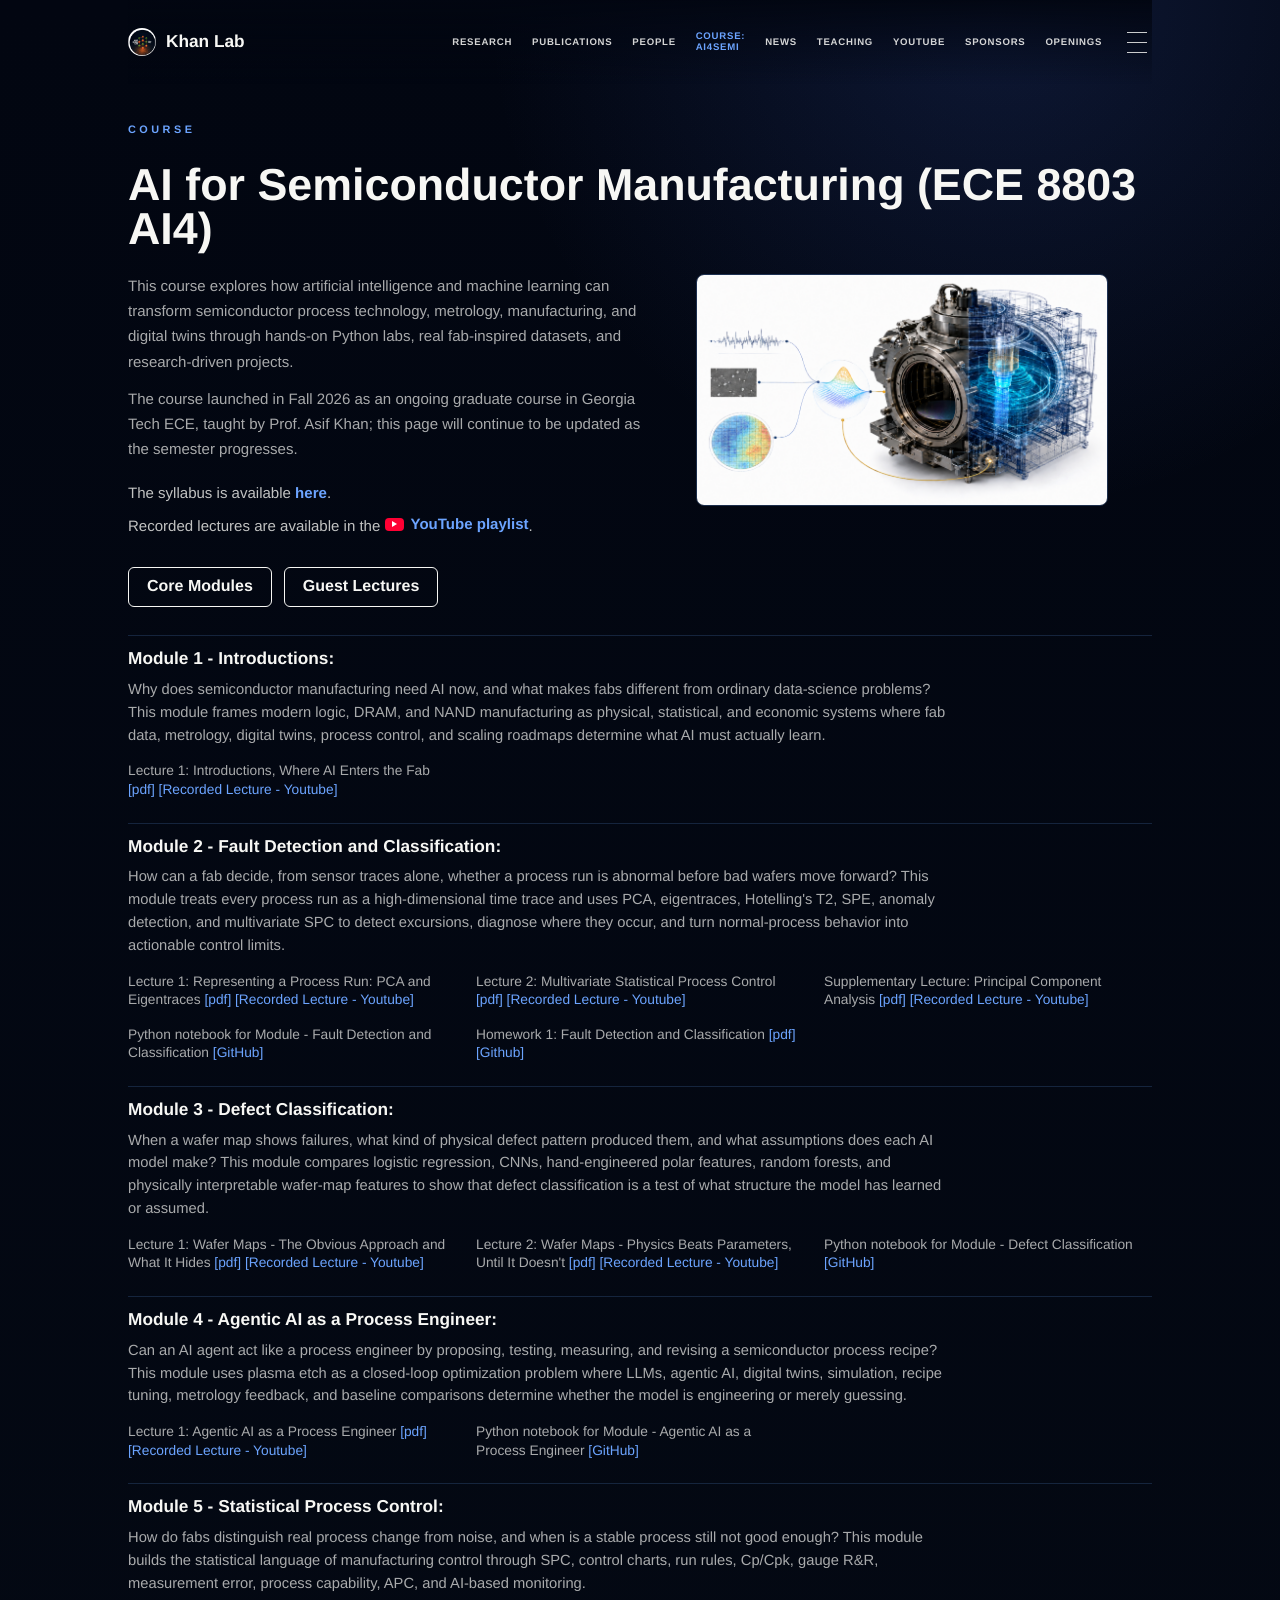
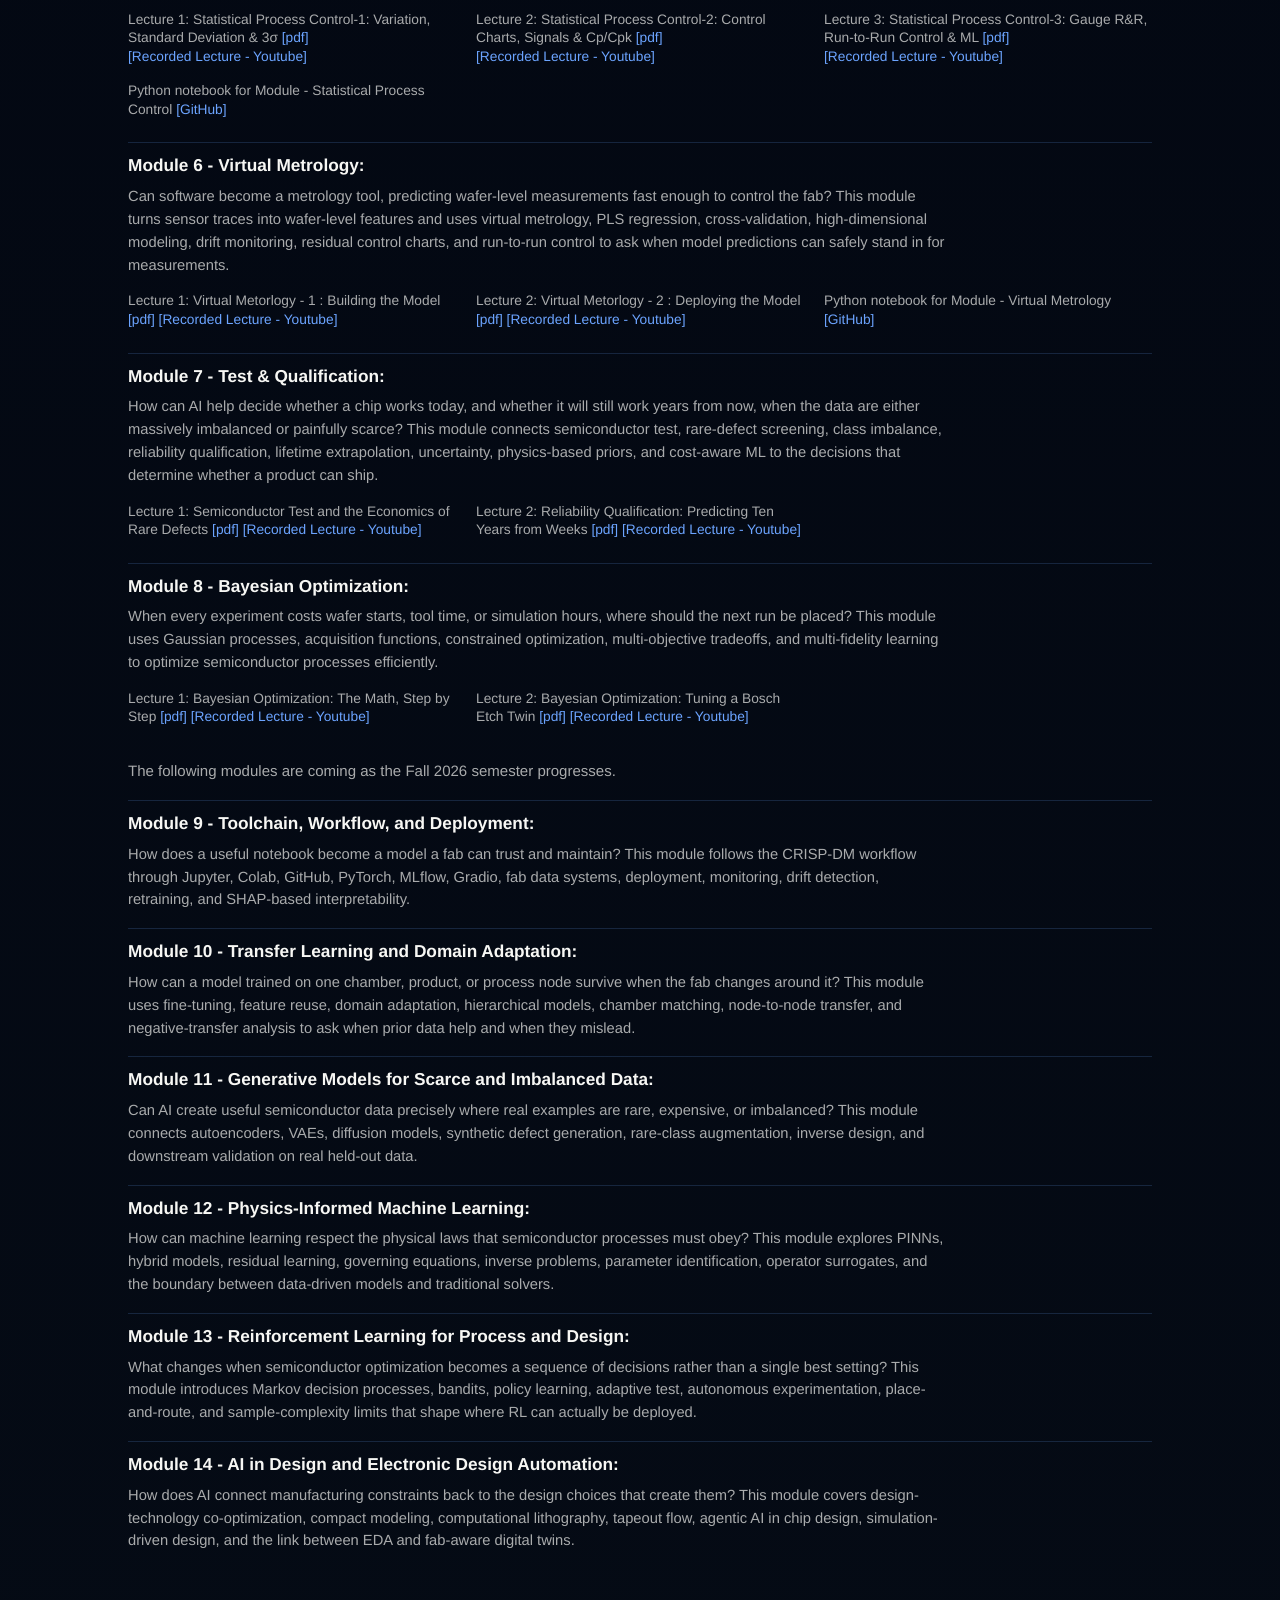
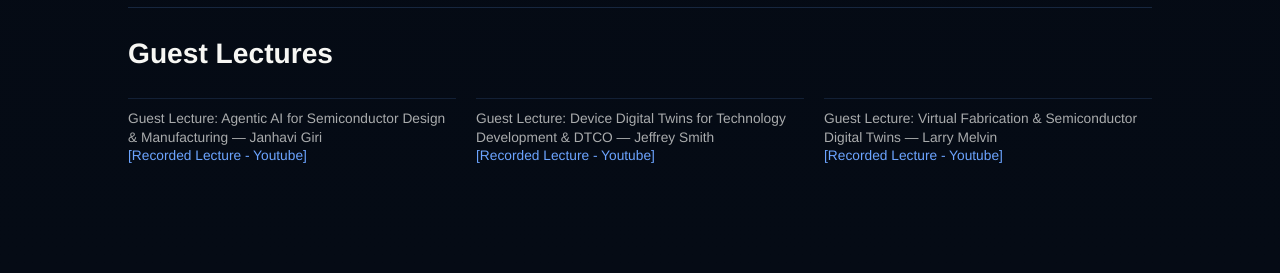
==== ai-semiconductors-course.html @ 4cb99f5a "Restore upcoming modules notice after module 8" ====
<!doctype html>
<html lang="en"><head><!-- Google tag (gtag.js) -->
<script async src="https://www.googletagmanager.com/gtag/js?id=G-QF9YP7J5SN"></script>
<script>
  window.dataLayer = window.dataLayer || [];
  function gtag(){dataLayer.push(arguments);}
  gtag('js', new Date());
  gtag('config', 'G-QF9YP7J5SN');
  gtag('event', 'ai4semi_page_view', {
    page_title: 'Course: AI4Semi',
    page_path: '/khan-lab-website/ai-semiconductors-course.html'
  });
</script><meta charset="utf-8"><meta name="viewport" content="width=device-width, initial-scale=1"><link rel="icon" href="favicon.ico" sizes="any"><link rel="icon" type="image/png" href="favicon-32.png"><link rel="apple-touch-icon" href="apple-touch-icon.png"><link rel="stylesheet" href="site.css?v=ai4semi-image-fix"><title>AI for Semiconductor Manufacturing (ECE 8803 AI4) - Khan Lab</title><style>
.course-section-tabs { clear: both; display: flex; flex-wrap: wrap; gap: 12px; margin: 28px 0; }
.course-section-tabs a { padding: 10px 18px; border: 1px solid currentColor; border-radius: 6px; text-decoration: none; font-weight: 600; }
.course-section-tabs a:hover, .course-section-tabs a:focus-visible { background: rgba(105,166,255,.15); }
.course-anchor { scroll-margin-top: 110px; }
</style></head>
<body><header class="site-header"><a class="brand" href="research.html"><img class="brand-icon" src="site-icon.png" alt=""><span>Khan Lab</span></a><nav class="nav"><a href="research.html">Research</a><a href="publications.html">Publications</a><a href="people.html">People</a><a class="active" href="ai-semiconductors-course.html">Course:<br>AI4Semi</a><a href="news.html">News</a><a href="teaching.html">Teaching</a><a href="youtube-presentations.html">YouTube</a><a href="sponsors.html">Sponsors</a><a href="join.html">Openings</a><a class="menu-button" href="index.html"><span></span></a></nav></header>
<main class="ai4semi-page"><h1 class="section-head">Course</h1><h2 class="page-title">AI for Semiconductor Manufacturing (ECE 8803 AI4)</h2>
  <section class="course-overview">
    <img class="ai4semi-overview-image" src="AI4Semi/ai4semi-overview.png" alt="AI-enabled semiconductor manufacturing visualization" style="float:right;width:min(42%,430px);height:auto;margin:0 0 18px 32px;border-radius:8px;border:1px solid rgba(105,166,255,0.24);">
    <p>This course explores how artificial intelligence and machine learning can transform semiconductor process technology, metrology, manufacturing, and digital twins through hands-on Python labs, real fab-inspired datasets, and research-driven projects.</p>
    <p>The course launched in Fall 2026 as an ongoing graduate course in Georgia Tech ECE, taught by Prof. Asif Khan; this page will continue to be updated as the semester progresses.</p>
    <div class="course-resource-links">
      <p>The syllabus is available <a href="AI4Semi/Khan_AI4Semiconductor_Fall_2026_syllabus.pdf" target="_blank" rel="noopener">here</a>.</p>
      <p>Recorded lectures are available in the <a class="youtube-resource" href="https://www.youtube.com/watch?v=JOOhPoMm58I&amp;list=PLF-ca21MPQt4" target="_blank" rel="noopener"><span class="youtube-icon" aria-hidden="true"></span>YouTube playlist</a>.</p>
    </div>
  </section>
  <nav class="course-section-tabs" aria-label="Course sections">
    <a href="#core-modules">Core Modules</a>
    <a href="#guest-lectures">Guest Lectures</a>
  </nav>
  <div id="core-modules" class="course-anchor">
  <section class="course-section ai4semi-module">
    <div class="course-heading">
      <div>
        <h2>Module 1 - Introductions:</h2>
        <p class="course-description">Why does semiconductor manufacturing need AI now, and what makes fabs different from ordinary data-science problems? This module frames modern logic, DRAM, and NAND manufacturing as physical, statistical, and economic systems where fab data, metrology, digital twins, process control, and scaling roadmaps determine what AI must actually learn.</p>
      </div>
    </div>
  <div class="course-video-list">
    <div class="course-video-item"><span>Lecture 1: Introductions, Where AI Enters the Fab</span> <a href="AI4Semi/slides/AI4Semi%20-%20Module%20Intro%20-%20Lecture%201.pdf" target="_blank" rel="noopener">[pdf]</a> <a href="https://www.youtube.com/watch?v=JOOhPoMm58I" target="_blank" rel="noopener">[Recorded Lecture - Youtube]</a></div>
  </div>
  </section>
  <section class="course-section ai4semi-module">
    <div class="course-heading">
      <div>
        <h2>Module 2 - Fault Detection and Classification:</h2>
        <p class="course-description">How can a fab decide, from sensor traces alone, whether a process run is abnormal before bad wafers move forward? This module treats every process run as a high-dimensional time trace and uses PCA, eigentraces, Hotelling's T2, SPE, anomaly detection, and multivariate SPC to detect excursions, diagnose where they occur, and turn normal-process behavior into actionable control limits.</p>
      </div>
    </div>
  <div class="course-video-list">
    <div class="course-video-item"><span>Lecture 1: Representing a Process Run: PCA and Eigentraces</span> <a href="AI4Semi/slides/AI4Semi%20-%20Module%202%20-%20FDC%20%3A%20Lecture%201.pdf" target="_blank" rel="noopener">[pdf]</a> <a href="https://www.youtube.com/watch?v=PPiW83VcNr4" target="_blank" rel="noopener">[Recorded Lecture - Youtube]</a></div>
    <div class="course-video-item"><span>Lecture 2: Multivariate Statistical Process Control</span> <a href="AI4Semi/slides/AI4Semi%20-%20Module%202%20-%20FDC%20%3A%20Lecture%202.pdf" target="_blank" rel="noopener">[pdf]</a> <a href="https://www.youtube.com/watch?v=hQ7OwJ4I4lY" target="_blank" rel="noopener">[Recorded Lecture - Youtube]</a></div>
    <div class="course-video-item"><span>Supplementary Lecture: Principal Component Analysis</span> <a href="AI4Semi/slides/AI4Semi%20-%20Module%202%20-%20FDC%20%3A%20Lecture%203_supplement_PCA.pdf" target="_blank" rel="noopener">[pdf]</a> <a href="https://www.youtube.com/watch?v=SzLr20tO5Xw" target="_blank" rel="noopener">[Recorded Lecture - Youtube]</a></div>
    <div class="course-video-item"><span>Python notebook for Module - Fault Detection and Classification</span> <a href="https://github.com/aikhan123/khan-lab-website/tree/main/AI4Semi/notebooks/Module%202%20FDC" target="_blank" rel="noopener">[GitHub]</a></div>
    <div class="course-video-item"><span>Homework 1: Fault Detection and Classification</span> <a href="AI4Semi/notebooks/Module%202%20FDC/hw1/ECE8803-AI4_HW1.pdf" target="_blank" rel="noopener">[pdf]</a> <a href="https://github.com/aikhan123/khan-lab-website/tree/main/AI4Semi/notebooks/Module%202%20FDC/hw1" target="_blank" rel="noopener">[Github]</a></div>
  </div>
  </section>
  <section class="course-section ai4semi-module">
    <div class="course-heading">
      <div>
        <h2>Module 3 - Defect Classification:</h2>
        <p class="course-description">When a wafer map shows failures, what kind of physical defect pattern produced them, and what assumptions does each AI model make? This module compares logistic regression, CNNs, hand-engineered polar features, random forests, and physically interpretable wafer-map features to show that defect classification is a test of what structure the model has learned or assumed.</p>
      </div>
    </div>
  <div class="course-video-list">
    <div class="course-video-item"><span>Lecture 1: Wafer Maps - The Obvious Approach and What It Hides</span> <a href="AI4Semi/slides/AI4Semi%20-%20Module%203%20-%20Defect%20Classification%20%3A%20Lecture%201.pdf" target="_blank" rel="noopener">[pdf]</a> <a href="https://www.youtube.com/watch?v=RkKBoTDSqMo" target="_blank" rel="noopener">[Recorded Lecture - Youtube]</a></div>
    <div class="course-video-item"><span>Lecture 2: Wafer Maps - Physics Beats Parameters, Until It Doesn't</span> <a href="AI4Semi/slides/AI4Semi%20-%20Module%203%20-%20Defect%20Classification%20%3A%20Lecture%202.pdf" target="_blank" rel="noopener">[pdf]</a> <a href="https://www.youtube.com/watch?v=MGIivR9fLi0" target="_blank" rel="noopener">[Recorded Lecture - Youtube]</a></div>
    <div class="course-video-item"><span>Python notebook for Module - Defect Classification</span> <a href="https://github.com/aikhan123/khan-lab-website/tree/main/AI4Semi/notebooks/Module%203%20Defect%20Classification" target="_blank" rel="noopener">[GitHub]</a></div>
  </div>
  </section>
  <section class="course-section ai4semi-module">
    <div class="course-heading">
      <div>
        <h2>Module 4 - Agentic AI as a Process Engineer:</h2>
        <p class="course-description">Can an AI agent act like a process engineer by proposing, testing, measuring, and revising a semiconductor process recipe? This module uses plasma etch as a closed-loop optimization problem where LLMs, agentic AI, digital twins, simulation, recipe tuning, metrology feedback, and baseline comparisons determine whether the model is engineering or merely guessing.</p>
      </div>
    </div>
  <div class="course-video-list">
    <div class="course-video-item"><span>Lecture 1: Agentic AI as a Process Engineer</span> <a href="AI4Semi/slides/AI4Semi%20-%20Module%204%20Agentic%20AI%20-%20Lecture%201.pdf" target="_blank" rel="noopener">[pdf]</a> <a href="https://www.youtube.com/watch?v=6y_GPVSIaXc" target="_blank" rel="noopener">[Recorded Lecture - Youtube]</a></div>
    <div class="course-video-item"><span>Python notebook for Module - Agentic AI as a Process Engineer</span> <a href="https://github.com/aikhan123/khan-lab-website/tree/main/AI4Semi/notebooks/Module%204%20Agentic%20AI%20as%20a%20Process%20Engineer" target="_blank" rel="noopener">[GitHub]</a></div>
  </div>
  </section>
  <section class="course-section ai4semi-module">
    <div class="course-heading">
      <div>
        <h2>Module 5 - Statistical Process Control:</h2>
        <p class="course-description">How do fabs distinguish real process change from noise, and when is a stable process still not good enough? This module builds the statistical language of manufacturing control through SPC, control charts, run rules, Cp/Cpk, gauge R&amp;R, measurement error, process capability, APC, and AI-based monitoring.</p>
      </div>
    </div>
  <div class="course-video-list">
    <div class="course-video-item"><span>Lecture 1: Statistical Process Control-1: Variation, Standard Deviation &amp; 3σ</span> <a href="AI4Semi/slides/AI4Semi%20-%20Module%20SPC%20-%20Lecture%201.pdf" target="_blank" rel="noopener">[pdf]</a> <a href="https://www.youtube.com/watch?v=bEJIw0AVJGs" target="_blank" rel="noopener">[Recorded Lecture - Youtube]</a></div>
    <div class="course-video-item"><span>Lecture 2: Statistical Process Control-2: Control Charts, Signals &amp; Cp/Cpk</span> <a href="AI4Semi/slides/AI4Semi%20-%20Module%20SPC%20-%20Lecture%202.pdf" target="_blank" rel="noopener">[pdf]</a> <a href="https://www.youtube.com/watch?v=7_OmGV7jj-w" target="_blank" rel="noopener">[Recorded Lecture - Youtube]</a></div>
    <div class="course-video-item"><span>Lecture 3: Statistical Process Control-3: Gauge R&amp;R, Run-to-Run Control &amp; ML</span> <a href="AI4Semi/slides/AI4Semi%20-%20Module%20SPC%20-%20Lecture%203.pdf" target="_blank" rel="noopener">[pdf]</a> <a href="https://www.youtube.com/watch?v=hFFVMgFW5Z8" target="_blank" rel="noopener">[Recorded Lecture - Youtube]</a></div>
    <div class="course-video-item"><span>Python notebook for Module - Statistical Process Control</span> <a href="https://github.com/aikhan123/khan-lab-website/tree/main/AI4Semi/notebooks/Module%206%20SPC" target="_blank" rel="noopener">[GitHub]</a></div>
  </div>
  </section>
  <section class="course-section ai4semi-module">
    <div class="course-heading">
      <div>
        <h2>Module 6 - Virtual Metrology:</h2>
        <p class="course-description">Can software become a metrology tool, predicting wafer-level measurements fast enough to control the fab? This module turns sensor traces into wafer-level features and uses virtual metrology, PLS regression, cross-validation, high-dimensional modeling, drift monitoring, residual control charts, and run-to-run control to ask when model predictions can safely stand in for measurements.</p>
      </div>
    </div>
  <div class="course-video-list">
    <div class="course-video-item"><span>Lecture 1: Virtual Metorlogy - 1 : Building the Model</span> <a href="AI4Semi/slides/AI4Semi%20-%20Module%20Virtual%20Metrology%20-%20Lecture%201.pdf" target="_blank" rel="noopener">[pdf]</a> <a href="https://www.youtube.com/watch?v=6NjmH7vF35g" target="_blank" rel="noopener">[Recorded Lecture - Youtube]</a></div>
    <div class="course-video-item"><span>Lecture 2: Virtual Metorlogy - 2 : Deploying the Model</span> <a href="AI4Semi/slides/AI4Semi%20-%20Module%20Virtual%20Metrology%20-%20Lecture%202.pdf" target="_blank" rel="noopener">[pdf]</a> <a href="https://www.youtube.com/watch?v=7njFQWGkS0o" target="_blank" rel="noopener">[Recorded Lecture - Youtube]</a></div>
    <div class="course-video-item"><span>Python notebook for Module - Virtual Metrology</span> <a href="https://github.com/aikhan123/khan-lab-website/tree/main/AI4Semi/notebooks/Module%207%20Virtual%20Metrology" target="_blank" rel="noopener">[GitHub]</a></div>
  </div>
  </section>
  <section class="course-section ai4semi-module">
    <div class="course-heading">
      <div>
        <h2>Module 7 - Test &amp; Qualification:</h2>
        <p class="course-description">How can AI help decide whether a chip works today, and whether it will still work years from now, when the data are either massively imbalanced or painfully scarce? This module connects semiconductor test, rare-defect screening, class imbalance, reliability qualification, lifetime extrapolation, uncertainty, physics-based priors, and cost-aware ML to the decisions that determine whether a product can ship.</p>
      </div>
    </div>
  <div class="course-video-list">
    <div class="course-video-item"><span>Lecture 1: Semiconductor Test and the Economics of Rare Defects</span> <a href="AI4Semi/slides/AI4Semi%20-%20Module%20Test%20%26%20Qualification%20-%20Lecture%201.pdf?v=20260820" target="_blank" rel="noopener">[pdf]</a> <a href="https://youtu.be/KU-o4EsNvy8" target="_blank" rel="noopener">[Recorded Lecture - Youtube]</a></div>
    <div class="course-video-item"><span>Lecture 2: Reliability Qualification: Predicting Ten Years from Weeks</span> <a href="AI4Semi/slides/AI4Semi%20-%20Module%20Test%20%26%20Qualification%20-%20Lecture%202.pdf" target="_blank" rel="noopener">[pdf]</a> <a href="https://youtu.be/KU-o4EsNvy8" target="_blank" rel="noopener">[Recorded Lecture - Youtube]</a></div>
  </div>
  </section>
  <section class="course-section ai4semi-module">
    <div class="course-heading">
      <div>
        <h2>Module 8 - Bayesian Optimization:</h2>
        <p class="course-description">When every experiment costs wafer starts, tool time, or simulation hours, where should the next run be placed? This module uses Gaussian processes, acquisition functions, constrained optimization, multi-objective tradeoffs, and multi-fidelity learning to optimize semiconductor processes efficiently.</p>
      </div>
    </div>
  <div class="course-video-list">
    <div class="course-video-item"><span>Lecture 1: Bayesian Optimization: The Math, Step by Step</span> <a href="AI4Semi/slides/AI4Semi%20-%20Module%208%20-%20Bayesian%20Optimization%20%3A%20Lecture%201_recording.pdf" target="_blank" rel="noopener">[pdf]</a> <a href="https://www.youtube.com/watch?v=_BrftzwYME0" target="_blank" rel="noopener">[Recorded Lecture - Youtube]</a></div>
    <div class="course-video-item"><span>Lecture 2: Bayesian Optimization: Tuning a Bosch Etch Twin</span> <a href="AI4Semi/slides/AI4Semi%20-%20Module%208%20-%20Bayesian%20Optimization%20%3A%20Lecture%202_recording.pdf" target="_blank" rel="noopener">[pdf]</a> <a href="https://www.youtube.com/watch?v=l94TW8JXImk" target="_blank" rel="noopener">[Recorded Lecture - Youtube]</a></div>
  </div>
  </section>
  <p class="course-more-note">The following modules are coming as the Fall 2026 semester progresses.</p>
  <section class="course-section ai4semi-module">
    <div class="course-heading">
      <div>
        <h2>Module 9 - Toolchain, Workflow, and Deployment:</h2>
        <p class="course-description">How does a useful notebook become a model a fab can trust and maintain? This module follows the CRISP-DM workflow through Jupyter, Colab, GitHub, PyTorch, MLflow, Gradio, fab data systems, deployment, monitoring, drift detection, retraining, and SHAP-based interpretability.</p>
      </div>
    </div>
  </section>
  <section class="course-section ai4semi-module">
    <div class="course-heading">
      <div>
        <h2>Module 10 - Transfer Learning and Domain Adaptation:</h2>
        <p class="course-description">How can a model trained on one chamber, product, or process node survive when the fab changes around it? This module uses fine-tuning, feature reuse, domain adaptation, hierarchical models, chamber matching, node-to-node transfer, and negative-transfer analysis to ask when prior data help and when they mislead.</p>
      </div>
    </div>
  </section>
  <section class="course-section ai4semi-module">
    <div class="course-heading">
      <div>
        <h2>Module 11 - Generative Models for Scarce and Imbalanced Data:</h2>
        <p class="course-description">Can AI create useful semiconductor data precisely where real examples are rare, expensive, or imbalanced? This module connects autoencoders, VAEs, diffusion models, synthetic defect generation, rare-class augmentation, inverse design, and downstream validation on real held-out data.</p>
      </div>
    </div>
  </section>
  <section class="course-section ai4semi-module">
    <div class="course-heading">
      <div>
        <h2>Module 12 - Physics-Informed Machine Learning:</h2>
        <p class="course-description">How can machine learning respect the physical laws that semiconductor processes must obey? This module explores PINNs, hybrid models, residual learning, governing equations, inverse problems, parameter identification, operator surrogates, and the boundary between data-driven models and traditional solvers.</p>
      </div>
    </div>
  </section>
  <section class="course-section ai4semi-module">
    <div class="course-heading">
      <div>
        <h2>Module 13 - Reinforcement Learning for Process and Design:</h2>
        <p class="course-description">What changes when semiconductor optimization becomes a sequence of decisions rather than a single best setting? This module introduces Markov decision processes, bandits, policy learning, adaptive test, autonomous experimentation, place-and-route, and sample-complexity limits that shape where RL can actually be deployed.</p>
      </div>
    </div>
  </section>
  <section class="course-section ai4semi-module">
    <div class="course-heading">
      <div>
        <h2>Module 14 - AI in Design and Electronic Design Automation:</h2>
        <p class="course-description">How does AI connect manufacturing constraints back to the design choices that create them? This module covers design-technology co-optimization, compact modeling, computational lithography, tapeout flow, agentic AI in chip design, simulation-driven design, and the link between EDA and fab-aware digital twins.</p>
      </div>
    </div>
  </section>
  </div>
  <section class="course-section course-anchor" id="guest-lectures" aria-labelledby="guest-lectures-heading">
    <div class="course-heading"><h2 id="guest-lectures-heading">Guest Lectures</h2></div>
    <div class="course-video-list">
    <div class="course-video-item"><span>Guest Lecture: Agentic AI for Semiconductor Design &amp; Manufacturing — Janhavi Giri</span> <a href="https://www.youtube.com/watch?v=4lkfk-ttChU" target="_blank" rel="noopener">[Recorded Lecture - Youtube]</a></div>
    <div class="course-video-item"><span>Guest Lecture: Device Digital Twins for Technology Development &amp; DTCO — Jeffrey Smith</span> <a href="https://www.youtube.com/watch?v=_P1u8Lq8Di8" target="_blank" rel="noopener">[Recorded Lecture - Youtube]</a></div>
    <div class="course-video-item"><span>Guest Lecture: Virtual Fabrication &amp; Semiconductor Digital Twins — Larry Melvin</span> <a href="https://www.youtube.com/watch?v=q4OTWybMu-k" target="_blank" rel="noopener">[Recorded Lecture - Youtube]</a></div>
    </div>
  </section>
</main></body></html>
---- site.css ----
* { box-sizing: border-box; }
:root {
  color-scheme: dark;
  --bg: #020611;
  --panel: rgba(5, 13, 30, 0.72);
  --panel-2: rgba(10, 24, 52, 0.72);
  --ink: #f7f7f4;
  --muted: rgba(247, 247, 244, 0.68);
  --soft: rgba(247, 247, 244, 0.48);
  --blue: #6ca4ff;
  --line: rgba(108, 164, 255, 0.24);
}
html { scroll-behavior: smooth; }
body {
  margin: 0;
  min-height: 100vh;
  background:
    radial-gradient(circle at 78% 0%, rgba(67, 105, 214, 0.18), transparent 32rem),
    linear-gradient(180deg, #020611 0%, #050b15 100%);
  color: var(--ink);
  font-family: -apple-system, BlinkMacSystemFont, "SF Pro Display", "SF Pro Text", Inter, "Segoe UI", sans-serif;
  -webkit-font-smoothing: antialiased;
  text-rendering: geometricPrecision;
}
a { color: inherit; text-decoration: none; }
a:focus-visible, button:focus-visible {
  outline: 2px solid var(--blue);
  outline-offset: 6px;
  border-radius: 2px;
}
.site-header {
  position: fixed;
  top: 0;
  left: 50%;
  z-index: 20;
  width: 80vw;
  margin: 0 auto;
  padding: 28px 0;
  transform: translateX(-50%);
  display: flex;
  align-items: center;
  justify-content: space-between;
  gap: 24px;
  background: linear-gradient(180deg, rgba(2, 6, 17, 0.94), rgba(2, 6, 17, 0));
}
.brand {
  display: inline-flex;
  align-items: center;
  gap: 10px;
  font-size: 1.08rem;
  font-weight: 560;
  line-height: 1;
  letter-spacing: 0;
  white-space: nowrap;
}
.brand-icon {
  width: 28px;
  height: 28px;
  border-radius: 50%;
  object-fit: cover;
  flex: 0 0 auto;
}
.nav {
  display: flex;
  align-items: center;
  gap: clamp(12px, 1.55vw, 22px);
}
.nav a,
.menu-button {
  color: rgba(247, 247, 244, 0.86);
  font-size: 0.6rem;
  font-weight: 650;
  letter-spacing: 0.08em;
  text-transform: uppercase;
  white-space: nowrap;
}
.nav .active,
.nav [aria-current="page"] { color: var(--blue); }
.menu-button {
  display: inline-grid;
  place-items: center;
  width: 30px;
  height: 26px;
}
.menu-button span,
.menu-button::before,
.menu-button::after {
  content: "";
  display: block;
  width: 20px;
  height: 1px;
  background: rgba(247, 247, 244, 0.82);
}
.menu-button span { margin: 4px 0; }
main {
  width: 80vw;
  margin: 0 auto;
  padding: 124px 0 96px;
}
.section-head {
  margin: 0 0 28px;
  font-size: 0.68rem;
  font-weight: 700;
  letter-spacing: 0.32em;
  text-transform: uppercase;
  color: var(--blue);
}
.page-title {
  margin: 0 0 18px;
  max-width: 980px;
  font-size: clamp(2.2rem, 5vw, 4.7rem);
  font-weight: 650;
  line-height: 0.98;
  letter-spacing: 0;
}
.intro {
  max-width: 860px;
  margin: 0 0 34px;
  color: var(--muted);
  font-size: clamp(1rem, 1.4vw, 1.35rem);
  line-height: 1.62;
}
.button-link {
  display: inline-flex;
  align-items: center;
  justify-content: center;
  min-height: 46px;
  padding: 0 22px;
  border: 1px solid rgba(108, 164, 255, 0.46);
  color: var(--ink);
  font-size: 0.68rem;
  font-weight: 720;
  letter-spacing: 0.12em;
  text-transform: uppercase;
}
.button-link:hover { border-color: var(--blue); color: var(--blue); }
.grid { display: grid; gap: 18px; }
.cards-3 { grid-template-columns: repeat(3, minmax(0, 1fr)); }
.cards-4 { grid-template-columns: repeat(4, minmax(0, 1fr)); }
.card {
  border: 1px solid rgba(108, 164, 255, 0.22);
  border-radius: 7px;
  background:
    linear-gradient(180deg, rgba(20, 45, 88, 0.74), rgba(2, 6, 17, 0.58)),
    var(--panel);
  padding: 22px;
}
.card h2, .card h3 {
  margin: 0 0 12px;
  font-size: 1.05rem;
  line-height: 1.15;
  font-weight: 680;
}
.card p, .card li {
  color: var(--muted);
  font-size: 0.86rem;
  line-height: 1.58;
}
.card ul { margin: 12px 0 0; padding-left: 18px; }
.sponsor-wall {
  display: grid;
  grid-template-columns: repeat(auto-fit, minmax(118px, 1fr));
  gap: 12px;
  align-items: stretch;
}
.sponsor-card {
  min-height: 102px;
  display: grid;
  place-items: center;
  padding: 18px;
  border: 1px solid rgba(108, 164, 255, 0.18);
  border-radius: 7px;
  background:
    linear-gradient(180deg, rgba(20, 45, 88, 0.46), rgba(2, 6, 17, 0.44)),
    rgba(5, 13, 30, 0.44);
}
.sponsor-card img {
  display: block;
  max-width: 100%;
  height: 62px;
  object-fit: contain;
  object-position: center;
}
.sponsor-card .logo-wide {
  width: min(178px, 100%);
}
.sponsor-card .logo-seal {
  width: 76px;
}
.sponsor-card .logo-light { opacity: 0.92; }
.sponsor-card .logo-on-white {
  height: 70px;
  padding: 12px 14px;
  border-radius: 5px;
  background: rgba(255, 255, 255, 0.96);
}
.rule {
  width: 34px;
  height: 1px;
  margin: 18px 0 20px;
  background: var(--blue);
}
.two-col {
  display: grid;
  grid-template-columns: 1fr 1fr;
  gap: 28px;
  align-items: start;
}
.person-grid {
  display: grid;
  grid-template-columns: repeat(auto-fit, minmax(180px, 1fr));
  gap: 20px;
}
.person {
  padding: 0;
  background: transparent;
  border: 0;
}
.person img {
  width: 118px;
  height: 118px;
  border-radius: 50%;
  object-fit: cover;
  display: block;
  margin-bottom: 14px;
  border: 1px solid rgba(108, 164, 255, 0.32);
}
.person h3 { margin: 0 0 6px; font-size: 1rem; }
.person p { margin: 0; color: var(--muted); font-size: 0.82rem; line-height: 1.5; }
.person a { color: var(--blue); }
.list-row {
  display: grid;
  grid-template-columns: 54px 1fr;
  gap: 18px;
  padding: 18px 0;
  border-top: 1px solid rgba(108, 164, 255, 0.16);
}
.list-row .num {
  color: var(--blue);
  font-size: 0.68rem;
  font-weight: 700;
  letter-spacing: 0.1em;
}
.list-row p { margin: 0; color: var(--muted); font-size: 0.86rem; line-height: 1.55; }
.list-row strong { color: var(--ink); font-weight: 700; }
.list-row a,
.paper-link {
  color: var(--blue);
  overflow-wrap: anywhere;
  word-break: break-word;
}
.list-row a:hover,
.paper-link:hover {
  color: var(--ink);
}
.prose-section {
  max-width: 880px;
  margin-top: 44px;
  padding-top: 28px;
  border-top: 1px solid rgba(108, 164, 255, 0.18);
}
.prose-section h2 {
  margin: 34px 0 12px;
  color: var(--ink);
  font-size: clamp(1.18rem, 1.7vw, 1.65rem);
  line-height: 1.12;
  font-weight: 680;
}
.prose-section h2:first-child { margin-top: 0; }
.prose-section p {
  margin: 0 0 16px;
  color: var(--muted);
  font-size: clamp(0.98rem, 1.2vw, 1.18rem);
  line-height: 1.72;
}
.course-section {
  margin-top: 54px;
  padding-top: 32px;
  border-top: 1px solid rgba(108, 164, 255, 0.18);
}
.course-heading {
  display: flex;
  align-items: end;
  justify-content: space-between;
  gap: 24px;
  margin-bottom: 22px;
}
.course-heading h2 {
  margin: 0 0 8px;
  font-size: clamp(1.5rem, 2.2vw, 2.4rem);
  line-height: 1;
}
.course-heading p {
  margin: 0;
  color: var(--muted);
  font-size: 1rem;
  line-height: 1.5;
}
.course-heading .course-description {
  margin-top: 10px;
  max-width: 820px;
  font-size: 0.92rem;
  line-height: 1.55;
}
.course-video-list {
  display: grid;
  grid-template-columns: repeat(3, minmax(0, 1fr));
  gap: 10px 20px;
}
.course-video-item {
  color: var(--muted);
  font-size: 0.86rem;
  line-height: 1.35;
  padding: 11px 0;
  border-top: 1px solid rgba(108, 164, 255, 0.14);
}
.course-video-item a {
  color: var(--blue);
  white-space: nowrap;
}
.course-video-list a:hover { color: var(--blue); }
.ai4semi-page .page-title {
  font-size: clamp(1.85rem, 3.5vw, 3.4rem);
  max-width: 1120px;
}
.course-overview {
  max-width: 980px;
  margin: 22px 0 28px;
}
.ai4semi-overview-image {
  float: right;
  width: min(42%, 430px);
  margin: 0 0 18px 32px;
  border-radius: 8px;
  border: 1px solid rgba(105, 166, 255, 0.24);
}
.course-overview p {
  margin: 0 0 12px;
  color: var(--muted);
  font-size: 0.94rem;
  line-height: 1.68;
}
.course-resource-links {
  margin-top: 18px;
}
.course-resource-links p {
  margin-bottom: 6px;
  color: rgba(247, 247, 244, 0.78);
}
.course-resource-links a {
  color: var(--blue);
  font-weight: 680;
}
.youtube-resource {
  display: inline-flex;
  align-items: center;
  gap: 7px;
}
.youtube-icon {
  position: relative;
  display: inline-block;
  width: 19px;
  height: 13px;
  border-radius: 4px;
  background: #ff0033;
  vertical-align: -1px;
}
.youtube-icon::after {
  content: "";
  position: absolute;
  left: 7px;
  top: 3px;
  border-left: 5px solid #fff;
  border-top: 3.5px solid transparent;
  border-bottom: 3.5px solid transparent;
}
.ai4semi-module {
  margin-top: 16px;
  padding-top: 12px;
}
.ai4semi-module .course-heading {
  margin-bottom: 8px;
}
.ai4semi-module .course-heading h2 {
  margin-bottom: 0;
  font-size: 1.08rem;
  line-height: 1.2;
}
.ai4semi-module .course-video-list {
  gap: 2px 20px;
}
.ai4semi-module .course-video-item {
  padding: 7px 0;
  border-top: 0;
}
.course-more-note {
  margin: 26px 0 0;
  color: var(--muted);
  font-size: 0.94rem;
  line-height: 1.6;
}
@media (max-width: 980px) {
  .site-header {
    position: static;
    width: 80vw;
    transform: none;
    flex-direction: column;
    align-items: flex-start;
  }
  .nav { flex-wrap: wrap; gap: 16px 22px; }
  main { padding-top: 46px; }
  .cards-3, .cards-4, .two-col { grid-template-columns: 1fr; }
  .course-heading {
    align-items: flex-start;
    flex-direction: column;
  }
  .course-video-list { grid-template-columns: 1fr; }
  .ai4semi-overview-image {
    float: none;
    display: block;
    width: 100%;
    max-width: 560px;
    margin: 0 0 18px;
  }
}
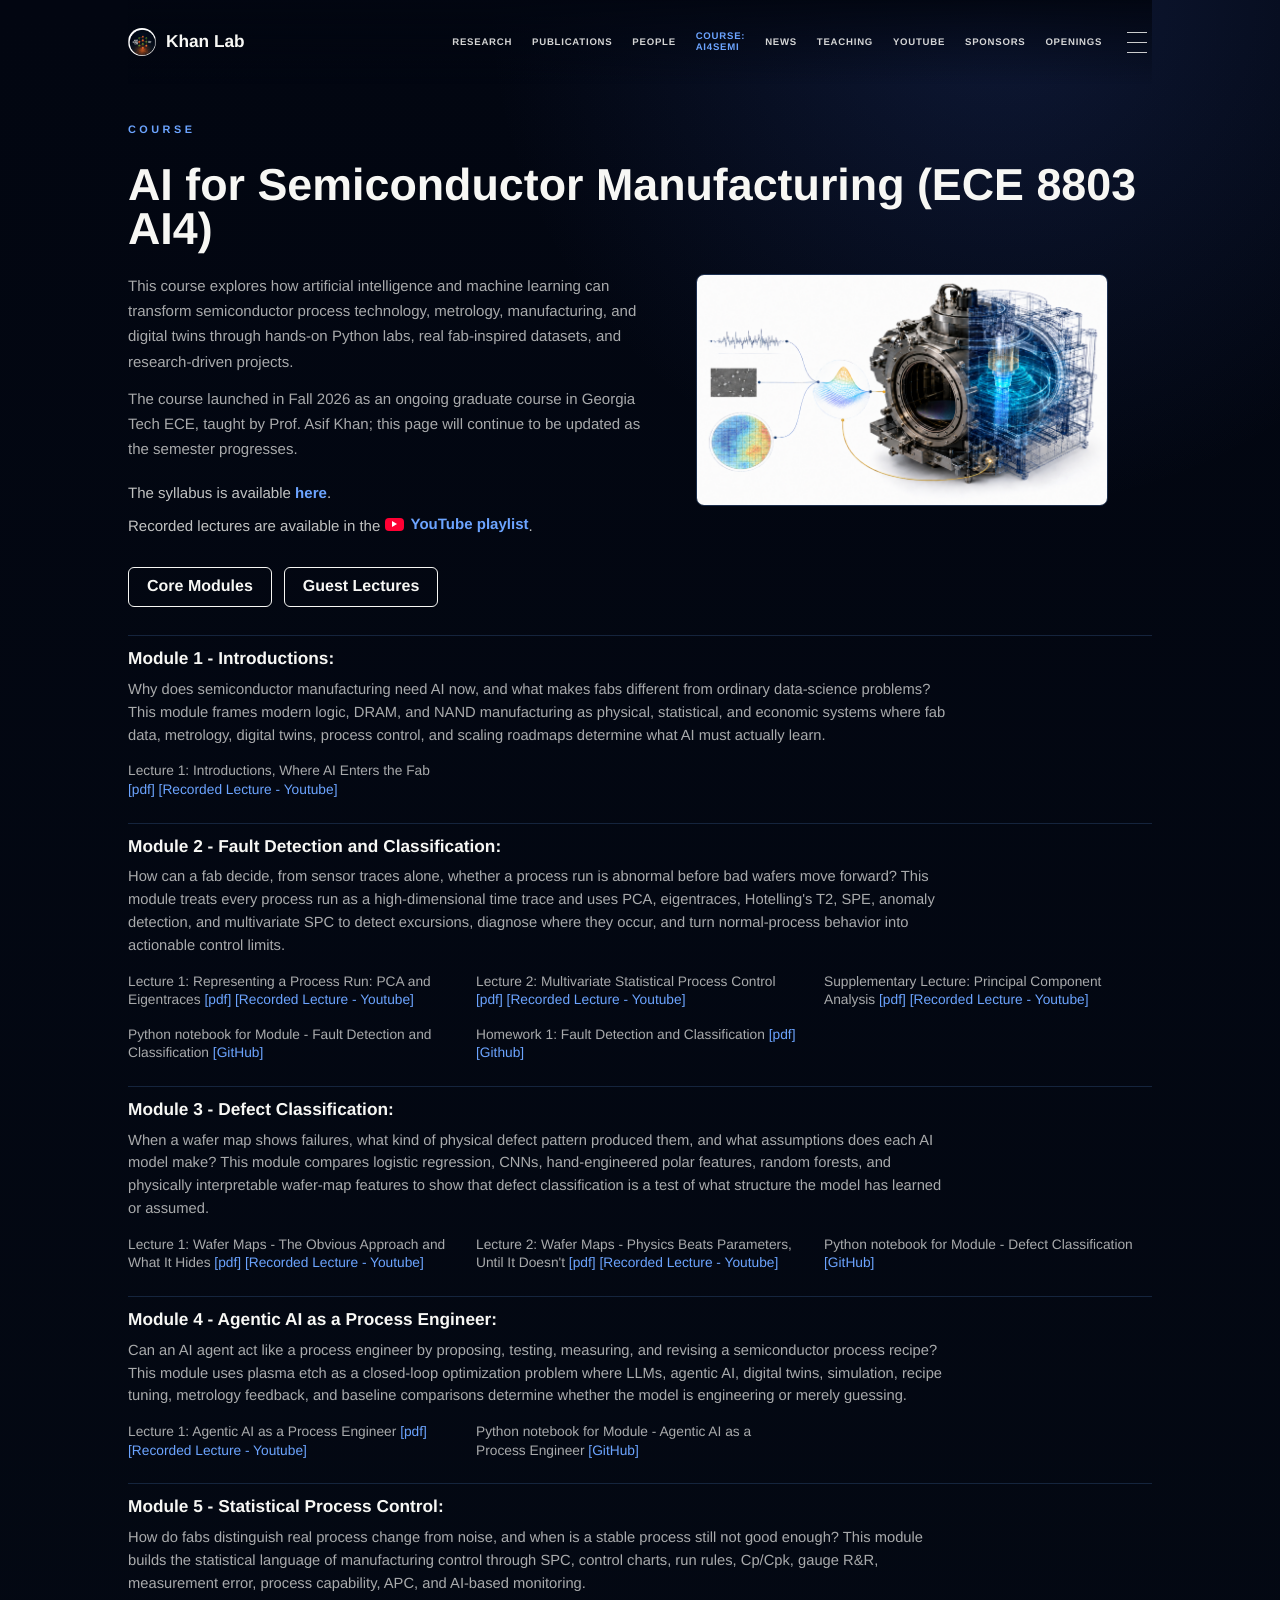
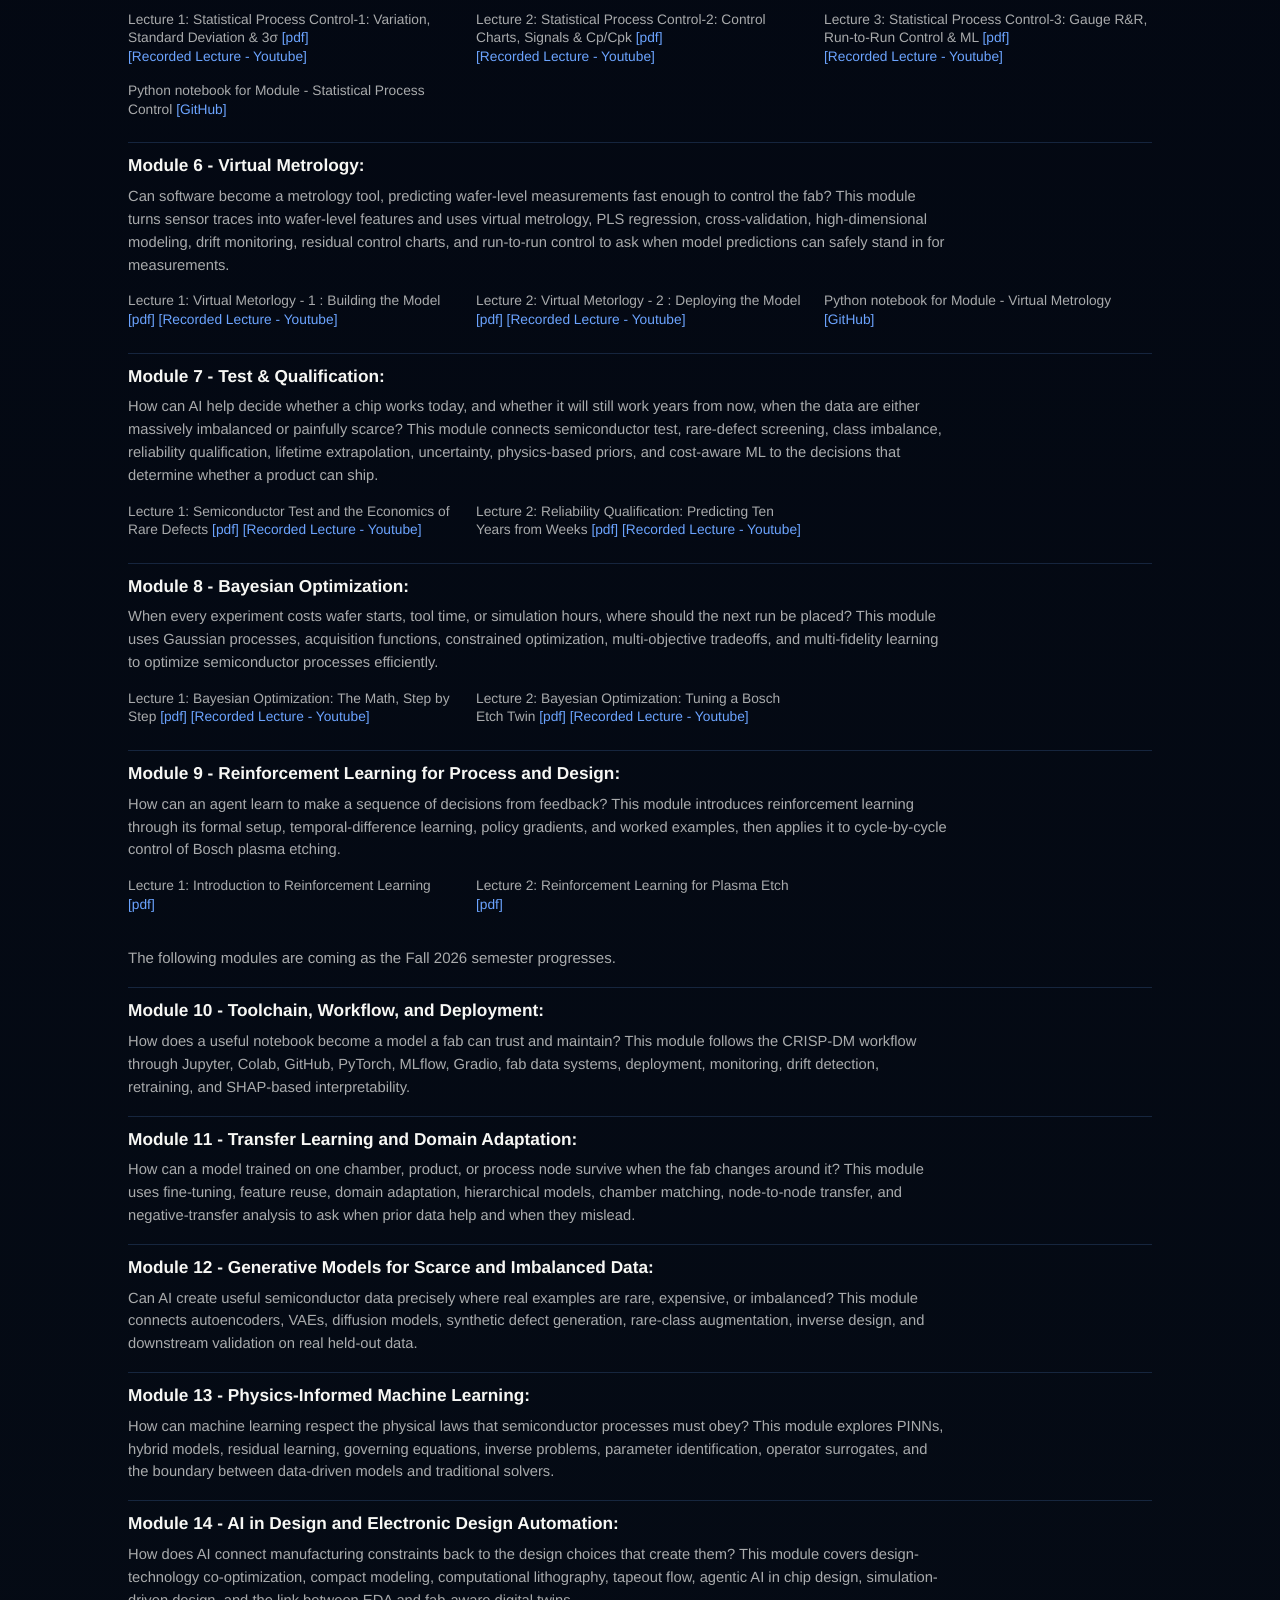
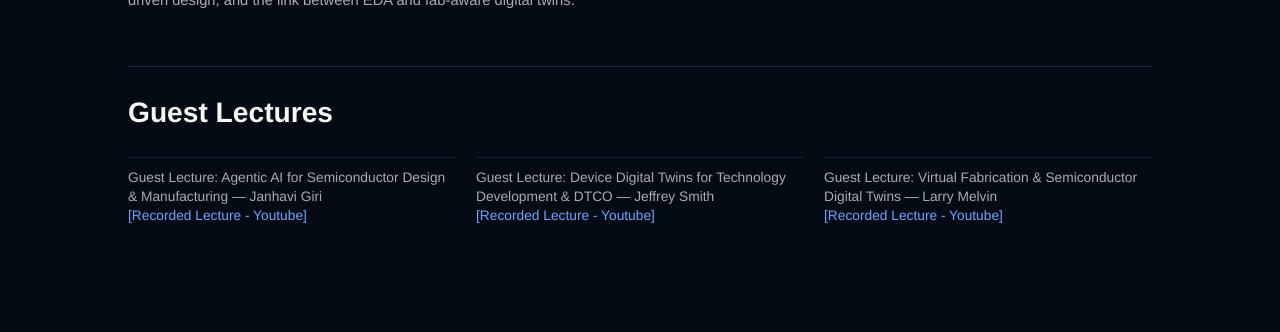
==== commit 94b5c536: "Add reinforcement learning module 9 lecture PDFs" ====
--- a/ai-semiconductors-course.html
+++ b/ai-semiconductors-course.html
@@ -134,11 +134,23 @@
     <div class="course-video-item"><span>Lecture 2: Bayesian Optimization: Tuning a Bosch Etch Twin</span> <a href="AI4Semi/slides/AI4Semi%20-%20Module%208%20-%20Bayesian%20Optimization%20%3A%20Lecture%202_recording.pdf" target="_blank" rel="noopener">[pdf]</a> <a href="https://www.youtube.com/watch?v=l94TW8JXImk" target="_blank" rel="noopener">[Recorded Lecture - Youtube]</a></div>
   </div>
   </section>
+  <section class="course-section ai4semi-module">
+    <div class="course-heading">
+      <div>
+        <h2>Module 9 - Reinforcement Learning for Process and Design:</h2>
+        <p class="course-description">How can an agent learn to make a sequence of decisions from feedback? This module introduces reinforcement learning through its formal setup, temporal-difference learning, policy gradients, and worked examples, then applies it to cycle-by-cycle control of Bosch plasma etching.</p>
+      </div>
+    </div>
+  <div class="course-video-list">
+    <div class="course-video-item"><span>Lecture 1: Introduction to Reinforcement Learning</span> <a href="AI4Semi/slides/AI4Semi%20-%20Module%209%20-%20Reinforcement%20Learning%20%3A%20Lecture%201.pdf" target="_blank" rel="noopener">[pdf]</a></div>
+    <div class="course-video-item"><span>Lecture 2: Reinforcement Learning for Plasma Etch</span> <a href="AI4Semi/slides/AI4Semi%20-%20Module%209%20-%20Reinforcement%20Learning%20%3A%20Lecture%202.pdf" target="_blank" rel="noopener">[pdf]</a></div>
+  </div>
+  </section>
   <p class="course-more-note">The following modules are coming as the Fall 2026 semester progresses.</p>
   <section class="course-section ai4semi-module">
     <div class="course-heading">
       <div>
-        <h2>Module 9 - Toolchain, Workflow, and Deployment:</h2>
+        <h2>Module 10 - Toolchain, Workflow, and Deployment:</h2>
         <p class="course-description">How does a useful notebook become a model a fab can trust and maintain? This module follows the CRISP-DM workflow through Jupyter, Colab, GitHub, PyTorch, MLflow, Gradio, fab data systems, deployment, monitoring, drift detection, retraining, and SHAP-based interpretability.</p>
       </div>
     </div>
@@ -146,7 +158,7 @@
   <section class="course-section ai4semi-module">
     <div class="course-heading">
       <div>
-        <h2>Module 10 - Transfer Learning and Domain Adaptation:</h2>
+        <h2>Module 11 - Transfer Learning and Domain Adaptation:</h2>
         <p class="course-description">How can a model trained on one chamber, product, or process node survive when the fab changes around it? This module uses fine-tuning, feature reuse, domain adaptation, hierarchical models, chamber matching, node-to-node transfer, and negative-transfer analysis to ask when prior data help and when they mislead.</p>
       </div>
     </div>
@@ -154,7 +166,7 @@
   <section class="course-section ai4semi-module">
     <div class="course-heading">
       <div>
-        <h2>Module 11 - Generative Models for Scarce and Imbalanced Data:</h2>
+        <h2>Module 12 - Generative Models for Scarce and Imbalanced Data:</h2>
         <p class="course-description">Can AI create useful semiconductor data precisely where real examples are rare, expensive, or imbalanced? This module connects autoencoders, VAEs, diffusion models, synthetic defect generation, rare-class augmentation, inverse design, and downstream validation on real held-out data.</p>
       </div>
     </div>
@@ -162,16 +174,8 @@
   <section class="course-section ai4semi-module">
     <div class="course-heading">
       <div>
-        <h2>Module 12 - Physics-Informed Machine Learning:</h2>
+        <h2>Module 13 - Physics-Informed Machine Learning:</h2>
         <p class="course-description">How can machine learning respect the physical laws that semiconductor processes must obey? This module explores PINNs, hybrid models, residual learning, governing equations, inverse problems, parameter identification, operator surrogates, and the boundary between data-driven models and traditional solvers.</p>
-      </div>
-    </div>
-  </section>
-  <section class="course-section ai4semi-module">
-    <div class="course-heading">
-      <div>
-        <h2>Module 13 - Reinforcement Learning for Process and Design:</h2>
-        <p class="course-description">What changes when semiconductor optimization becomes a sequence of decisions rather than a single best setting? This module introduces Markov decision processes, bandits, policy learning, adaptive test, autonomous experimentation, place-and-route, and sample-complexity limits that shape where RL can actually be deployed.</p>
       </div>
     </div>
   </section>
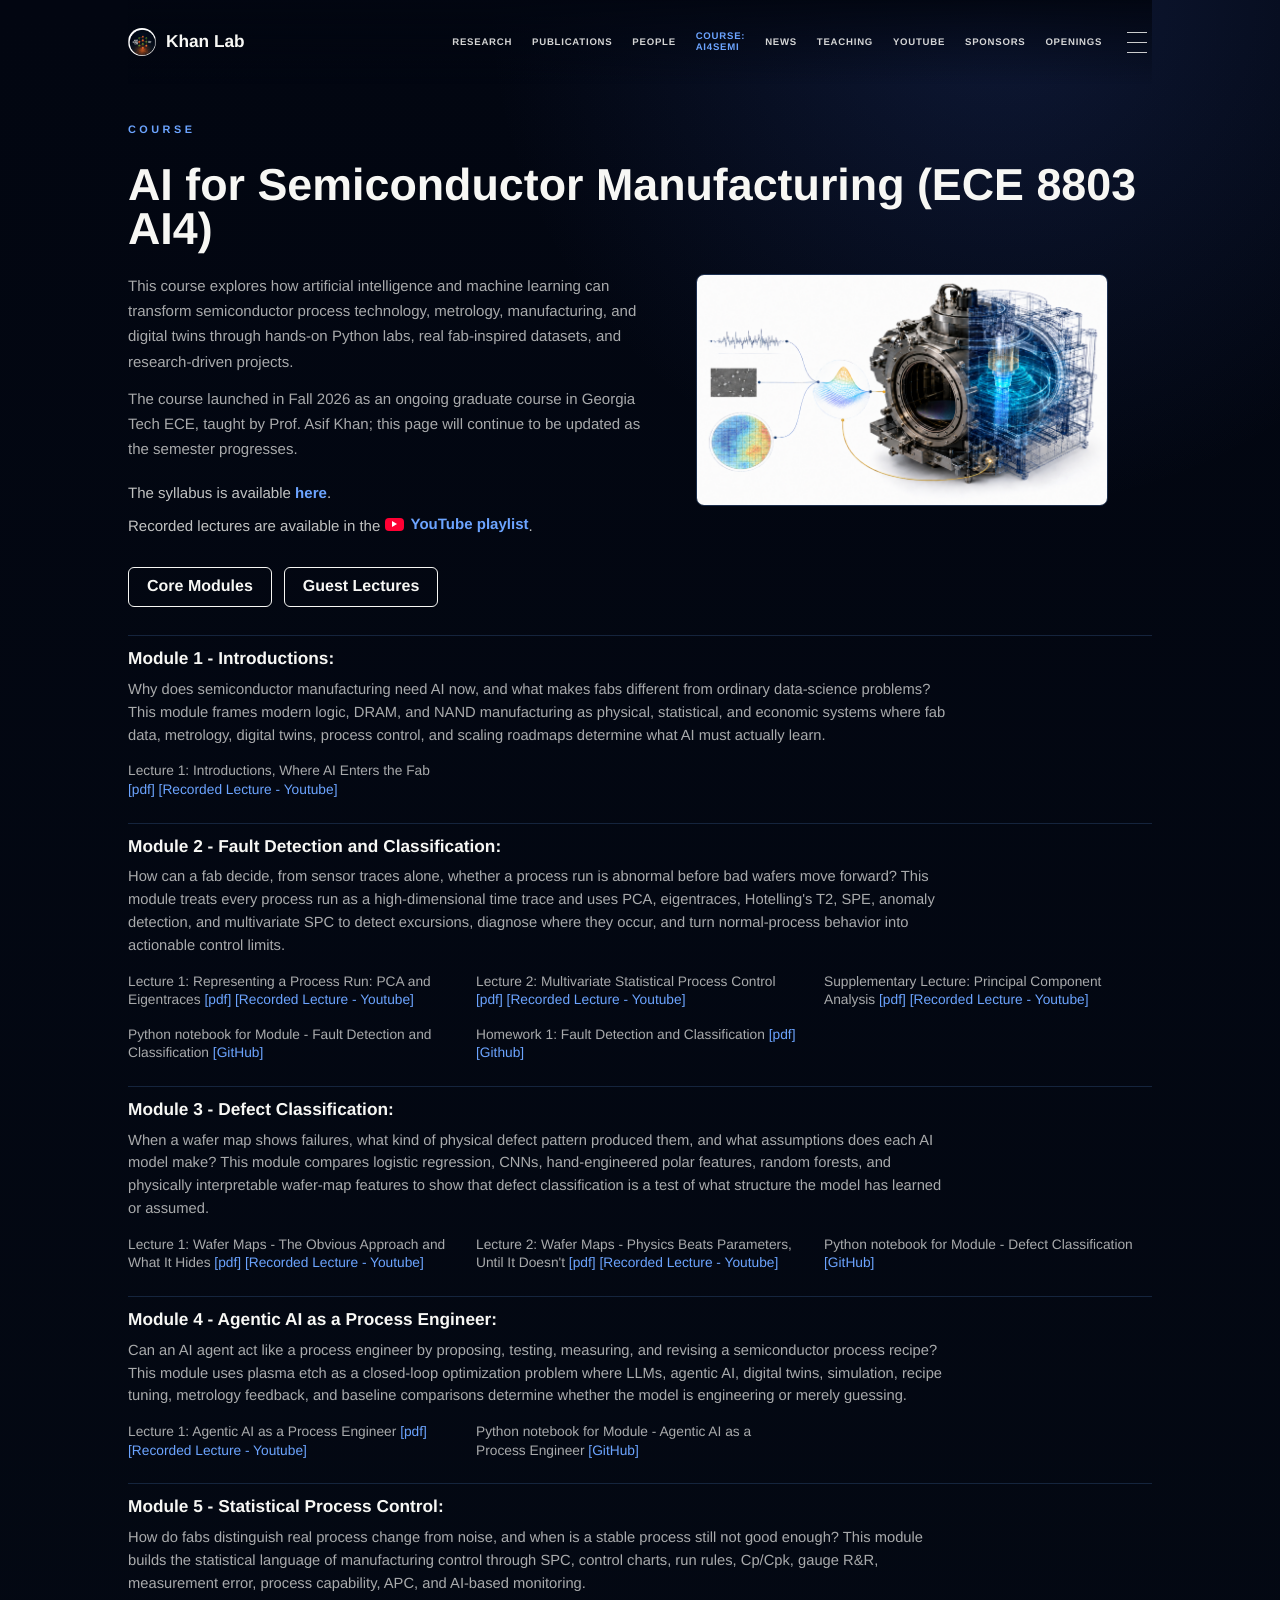
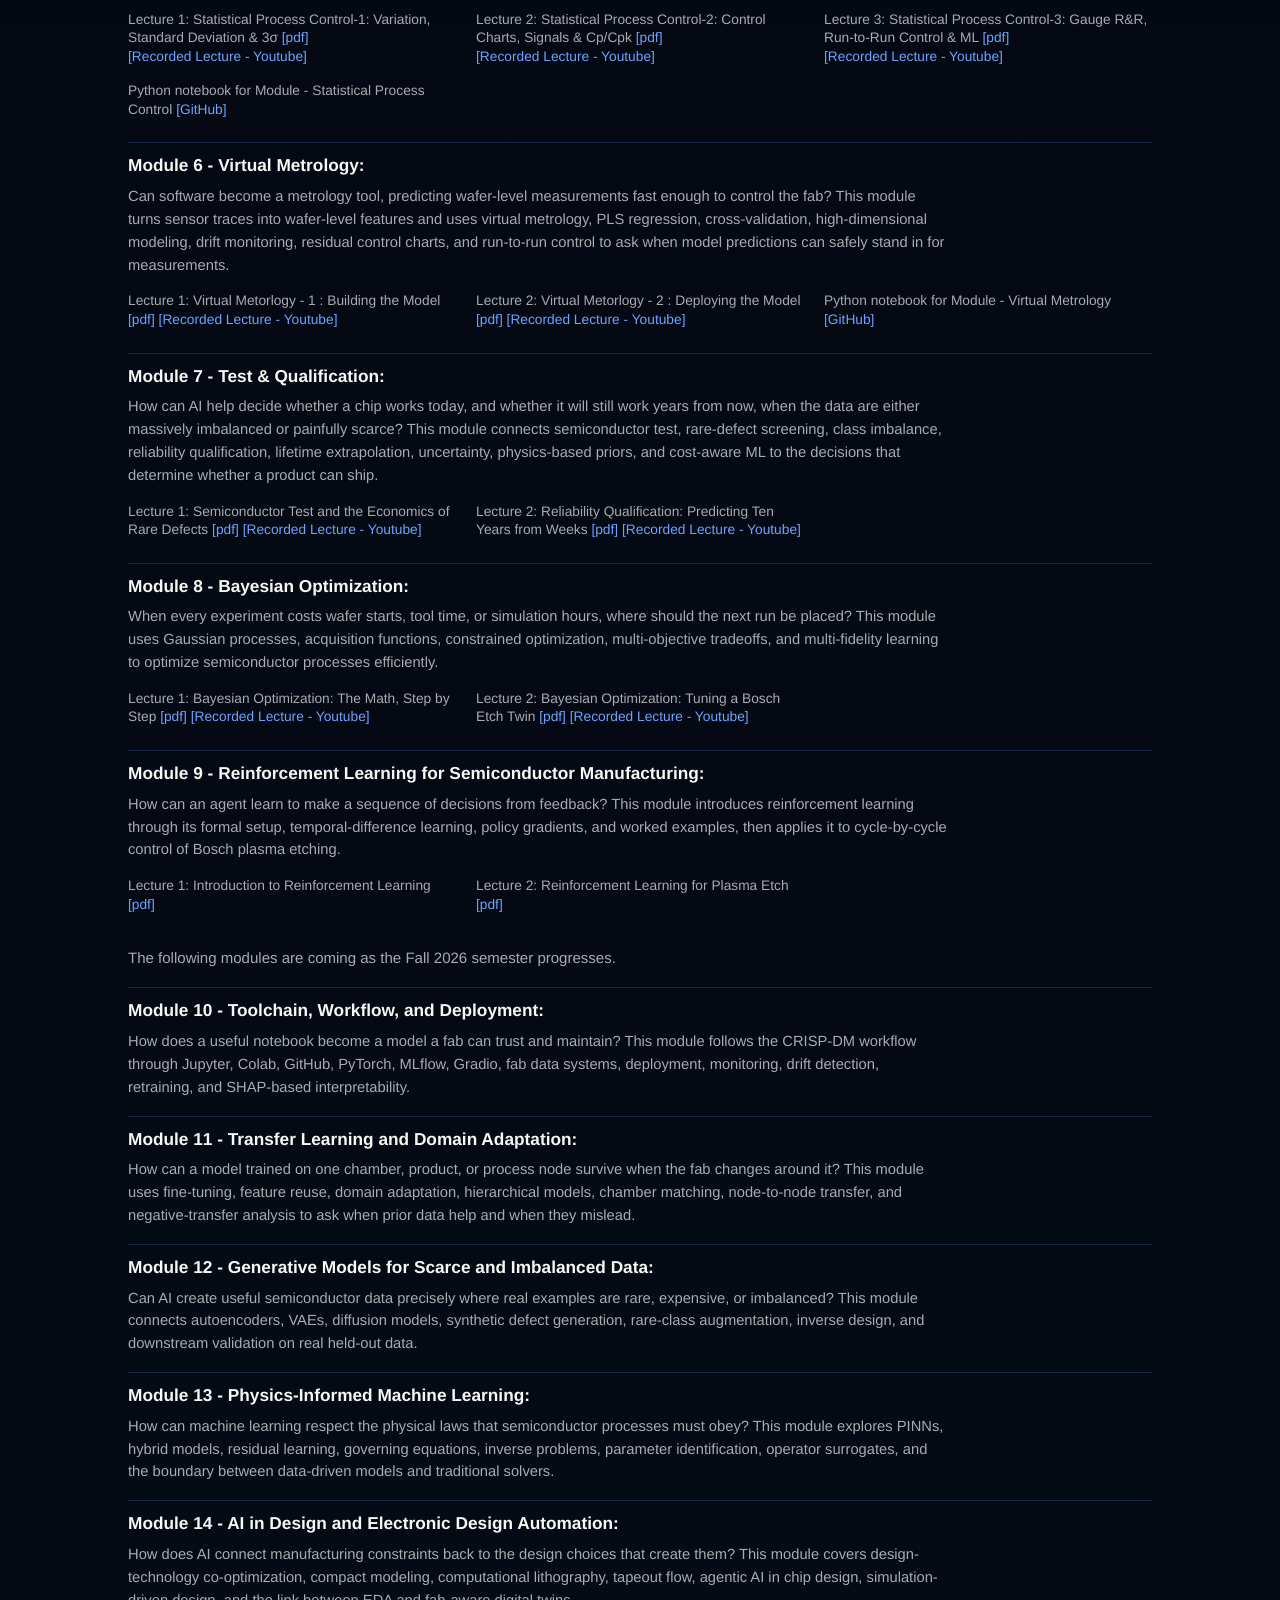
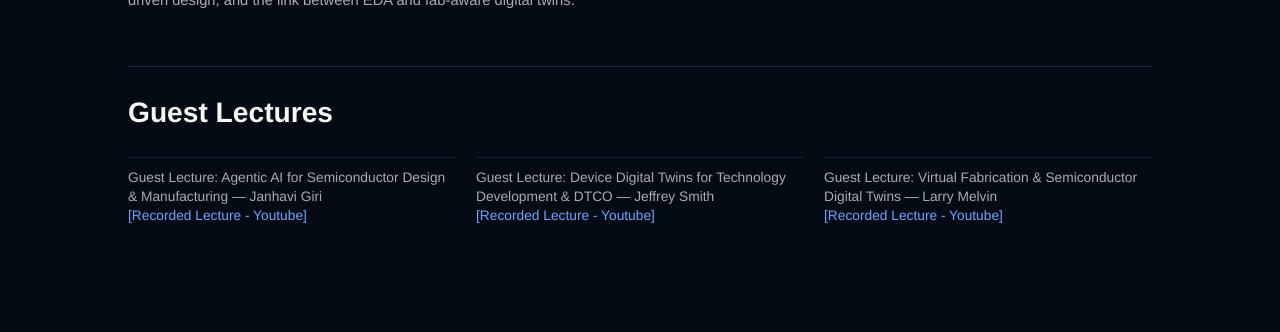
==== commit 01b98869: "Rename RL module for semiconductor manufacturing" ====
--- a/ai-semiconductors-course.html
+++ b/ai-semiconductors-course.html
@@ -137,7 +137,7 @@
   <section class="course-section ai4semi-module">
     <div class="course-heading">
       <div>
-        <h2>Module 9 - Reinforcement Learning for Process and Design:</h2>
+        <h2>Module 9 - Reinforcement Learning for Semiconductor Manufacturing:</h2>
         <p class="course-description">How can an agent learn to make a sequence of decisions from feedback? This module introduces reinforcement learning through its formal setup, temporal-difference learning, policy gradients, and worked examples, then applies it to cycle-by-cycle control of Bosch plasma etching.</p>
       </div>
     </div>
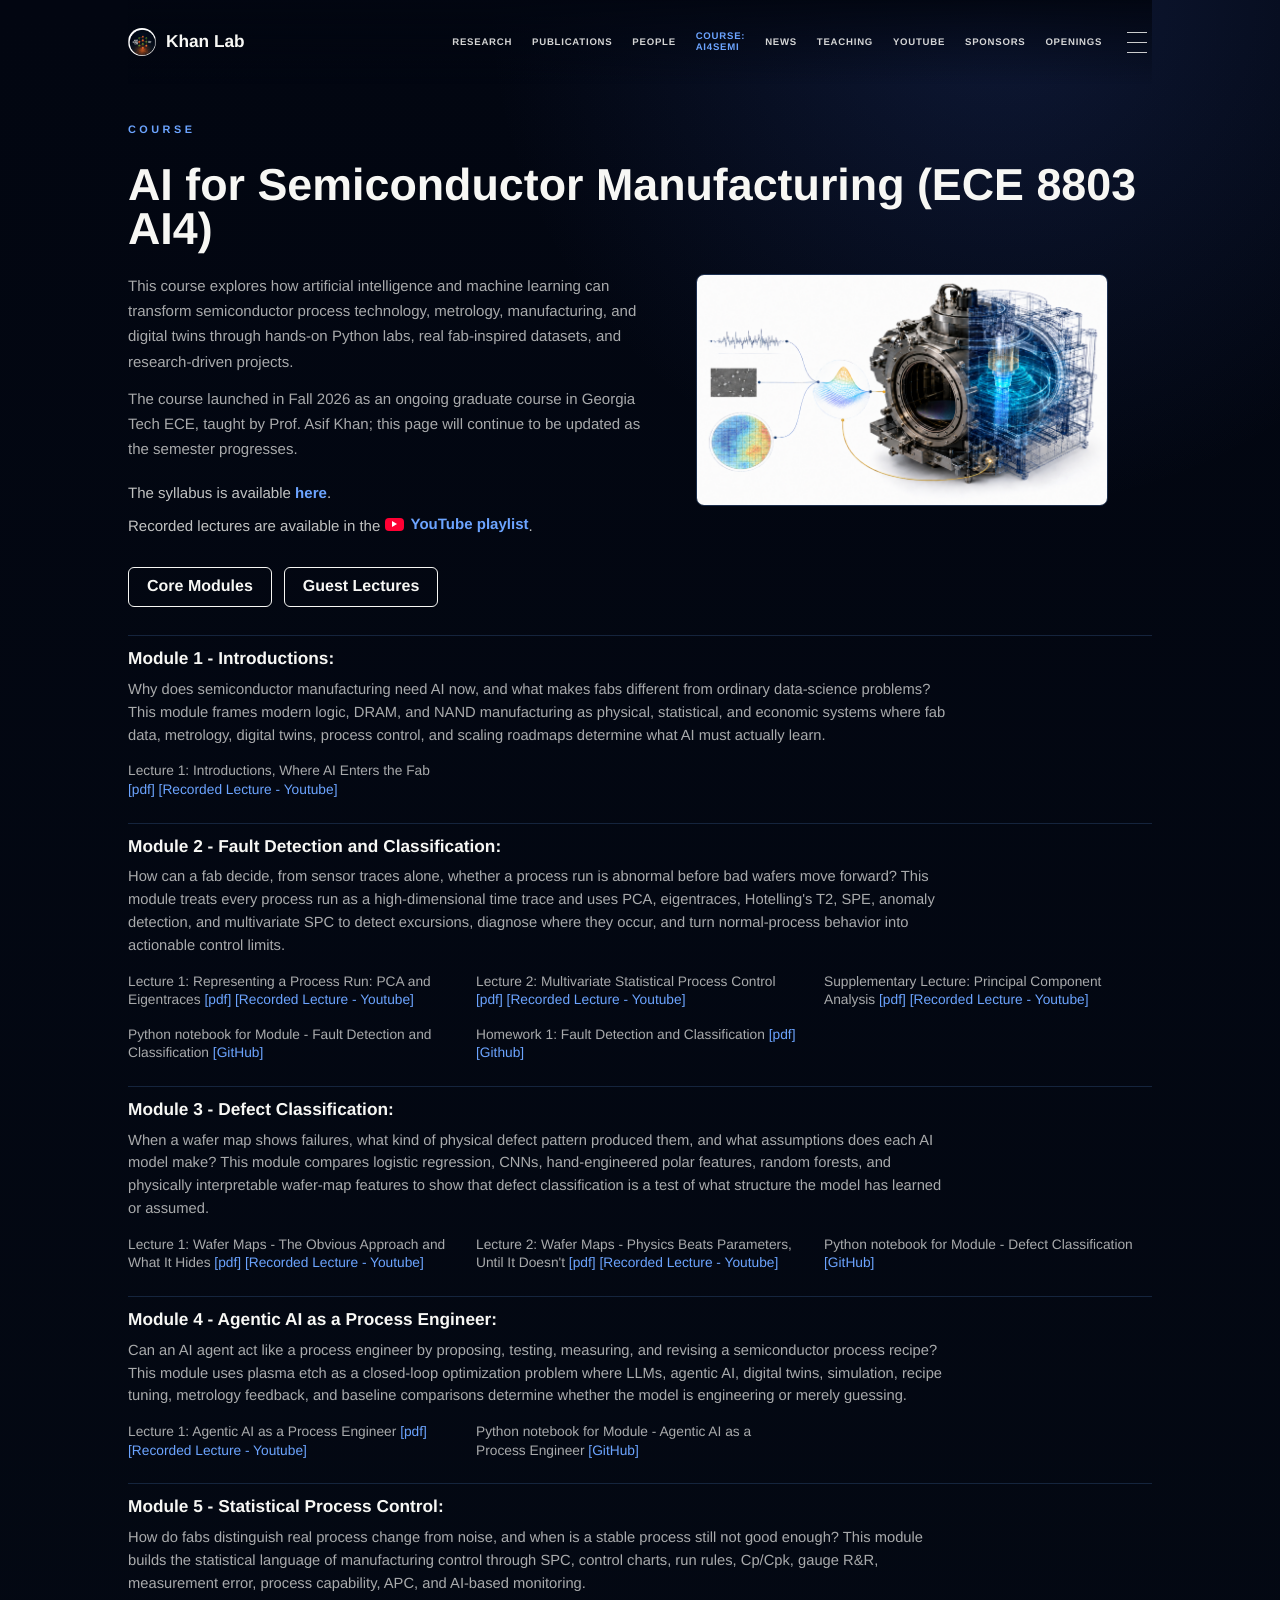
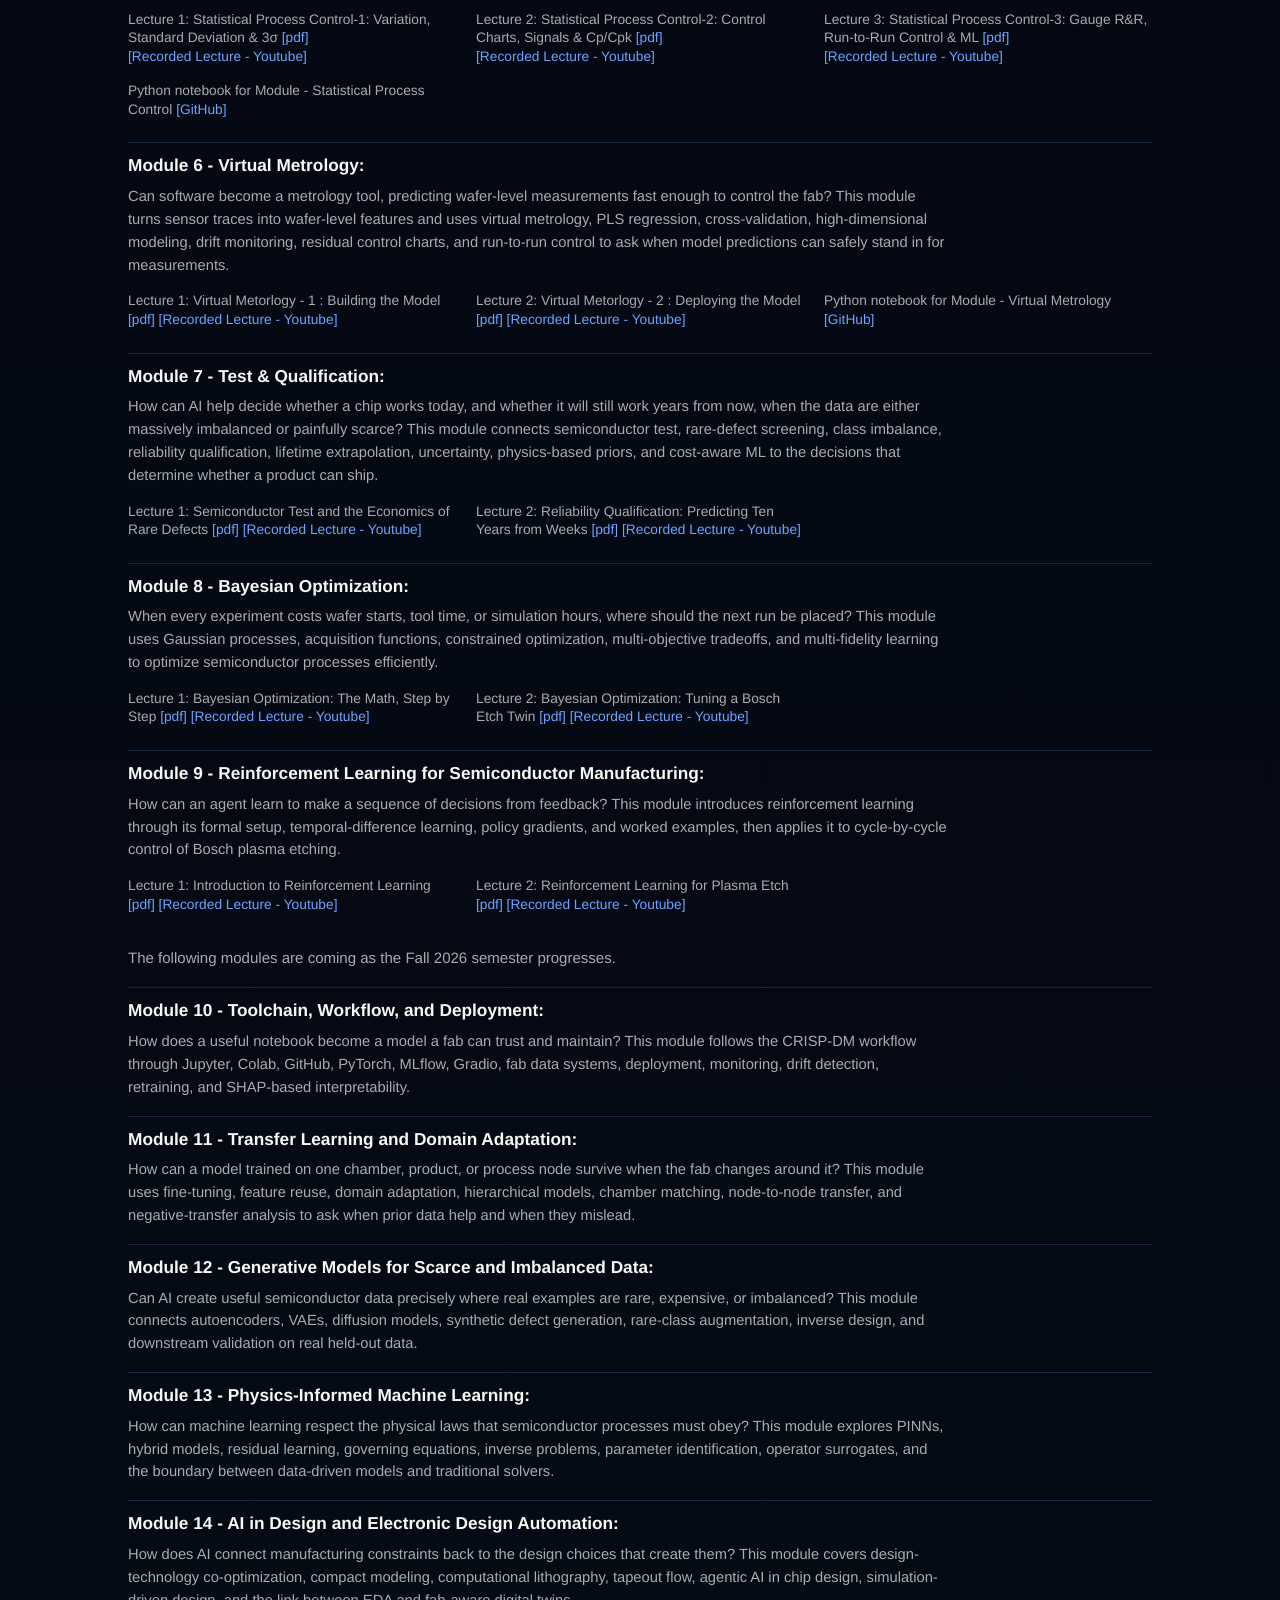
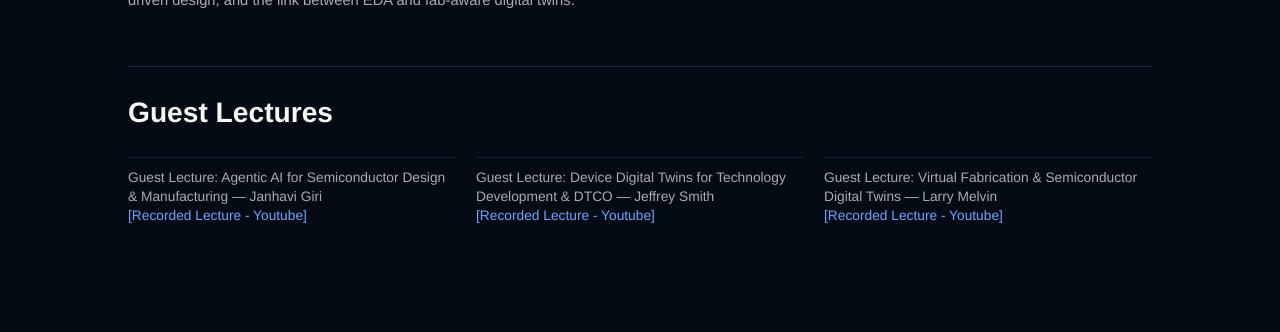
==== commit 47ba0de3: "Link RL lecture recordings in module 9" ====
--- a/ai-semiconductors-course.html
+++ b/ai-semiconductors-course.html
@@ -142,8 +142,8 @@
       </div>
     </div>
   <div class="course-video-list">
-    <div class="course-video-item"><span>Lecture 1: Introduction to Reinforcement Learning</span> <a href="AI4Semi/slides/AI4Semi%20-%20Module%209%20-%20Reinforcement%20Learning%20%3A%20Lecture%201.pdf" target="_blank" rel="noopener">[pdf]</a></div>
-    <div class="course-video-item"><span>Lecture 2: Reinforcement Learning for Plasma Etch</span> <a href="AI4Semi/slides/AI4Semi%20-%20Module%209%20-%20Reinforcement%20Learning%20%3A%20Lecture%202.pdf" target="_blank" rel="noopener">[pdf]</a></div>
+    <div class="course-video-item"><span>Lecture 1: Introduction to Reinforcement Learning</span> <a href="AI4Semi/slides/AI4Semi%20-%20Module%209%20-%20Reinforcement%20Learning%20%3A%20Lecture%201.pdf" target="_blank" rel="noopener">[pdf]</a> <a href="https://www.youtube.com/watch?v=wOGombCNyHc" target="_blank" rel="noopener">[Recorded Lecture - Youtube]</a></div>
+    <div class="course-video-item"><span>Lecture 2: Reinforcement Learning for Plasma Etch</span> <a href="AI4Semi/slides/AI4Semi%20-%20Module%209%20-%20Reinforcement%20Learning%20%3A%20Lecture%202.pdf" target="_blank" rel="noopener">[pdf]</a> <a href="https://www.youtube.com/watch?v=sMMWReaTTvY" target="_blank" rel="noopener">[Recorded Lecture - Youtube]</a></div>
   </div>
   </section>
   <p class="course-more-note">The following modules are coming as the Fall 2026 semester progresses.</p>
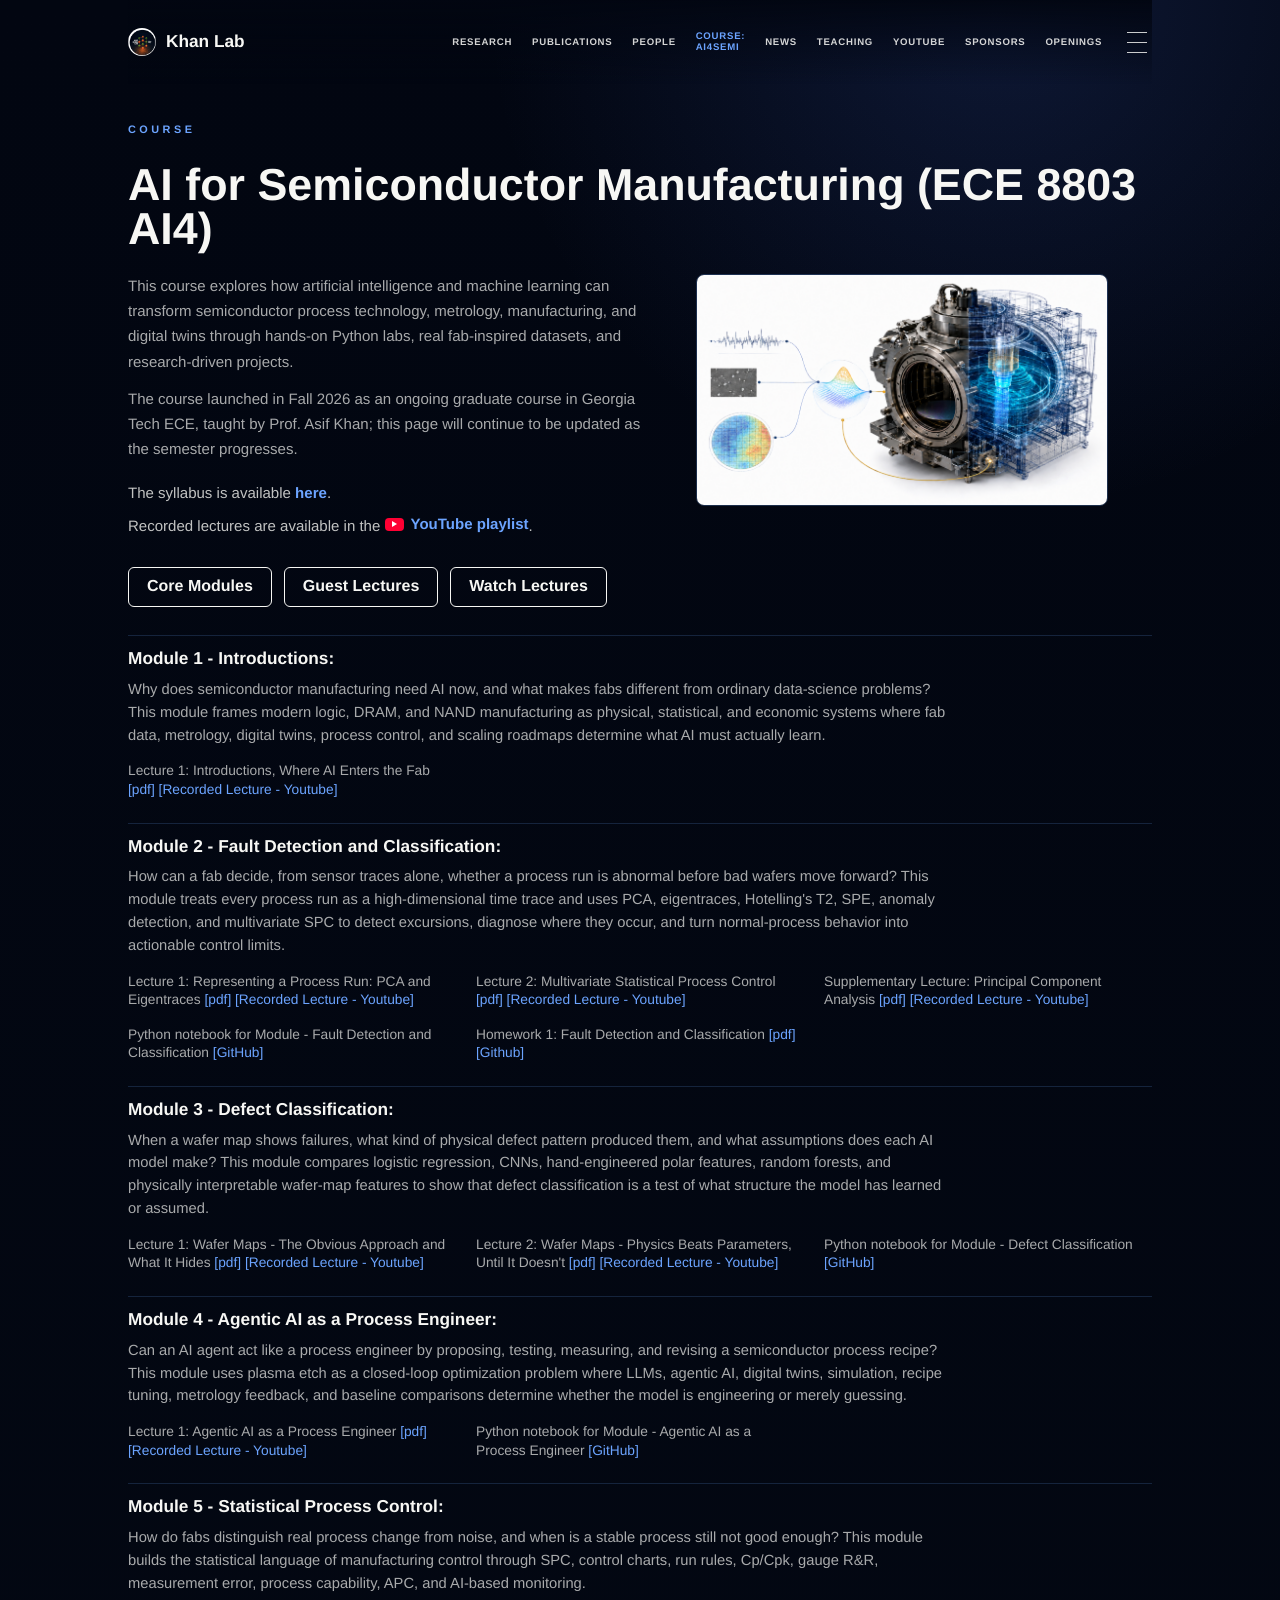
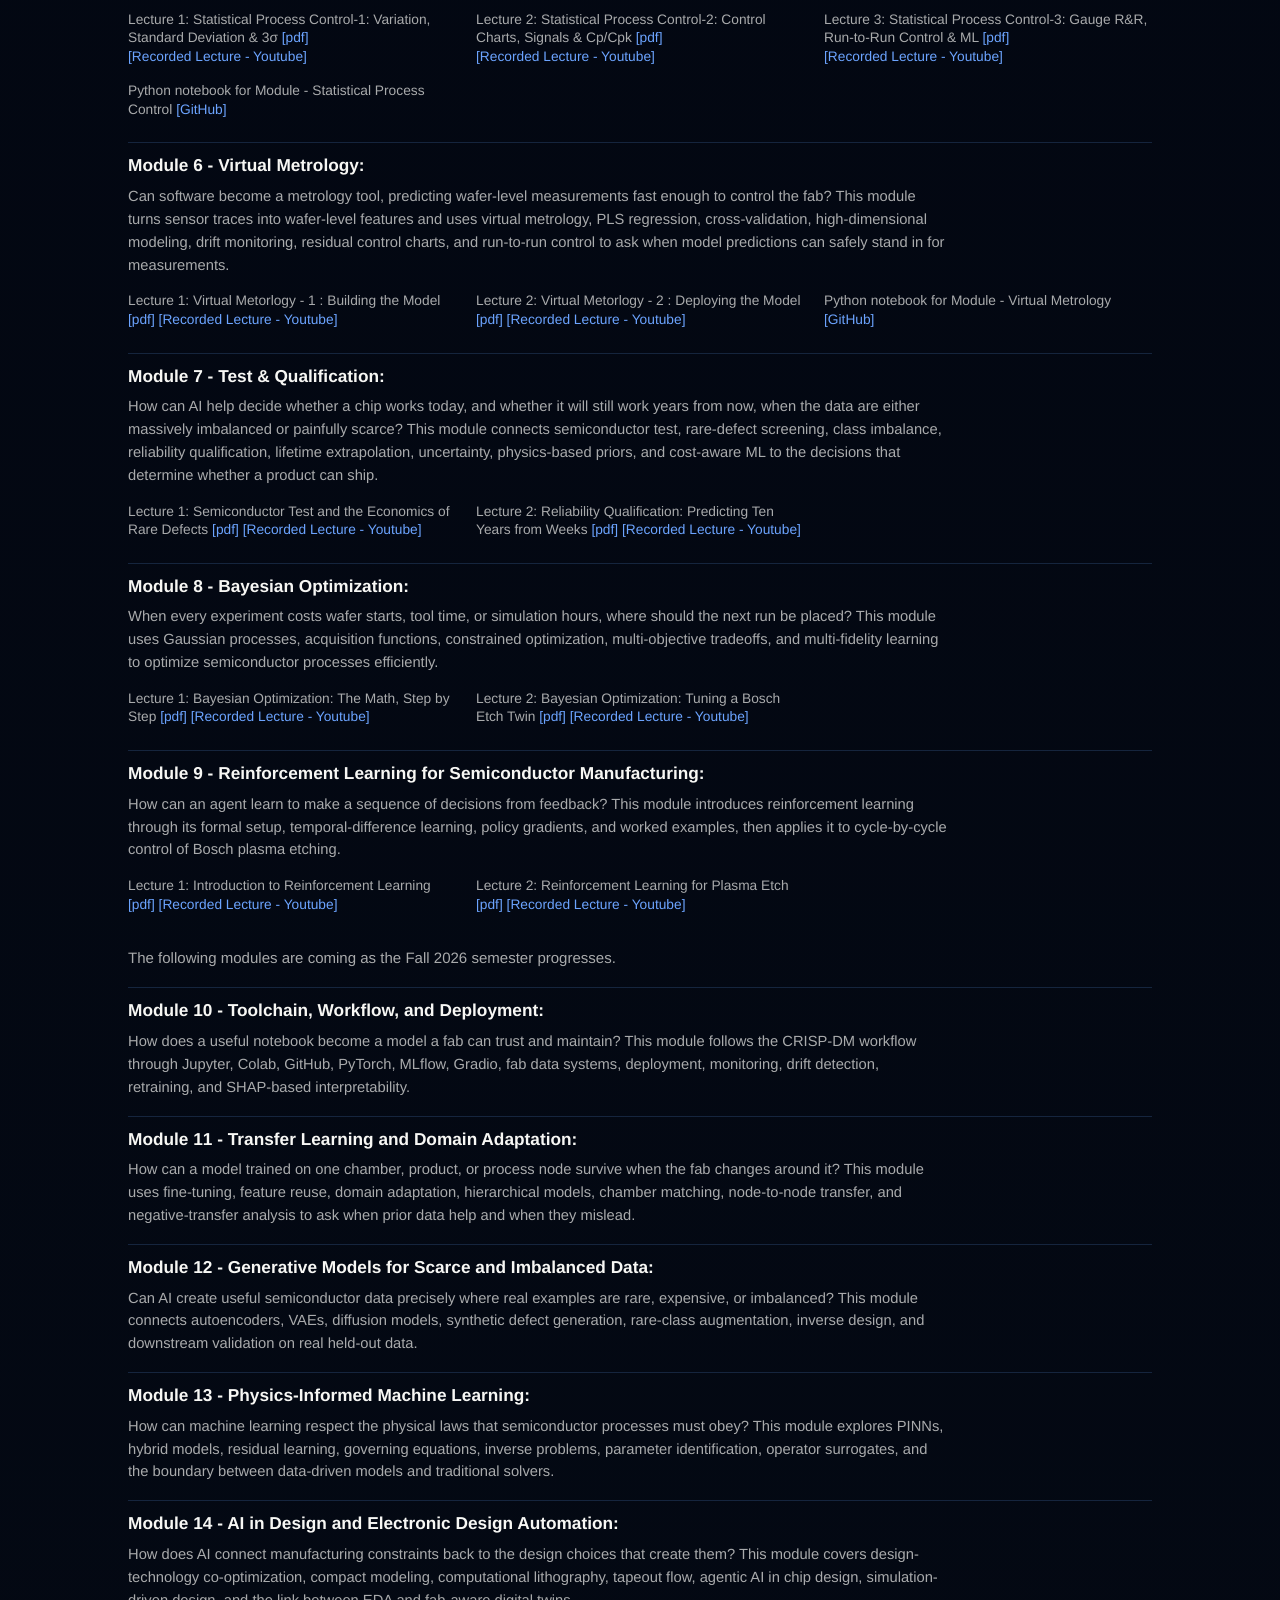
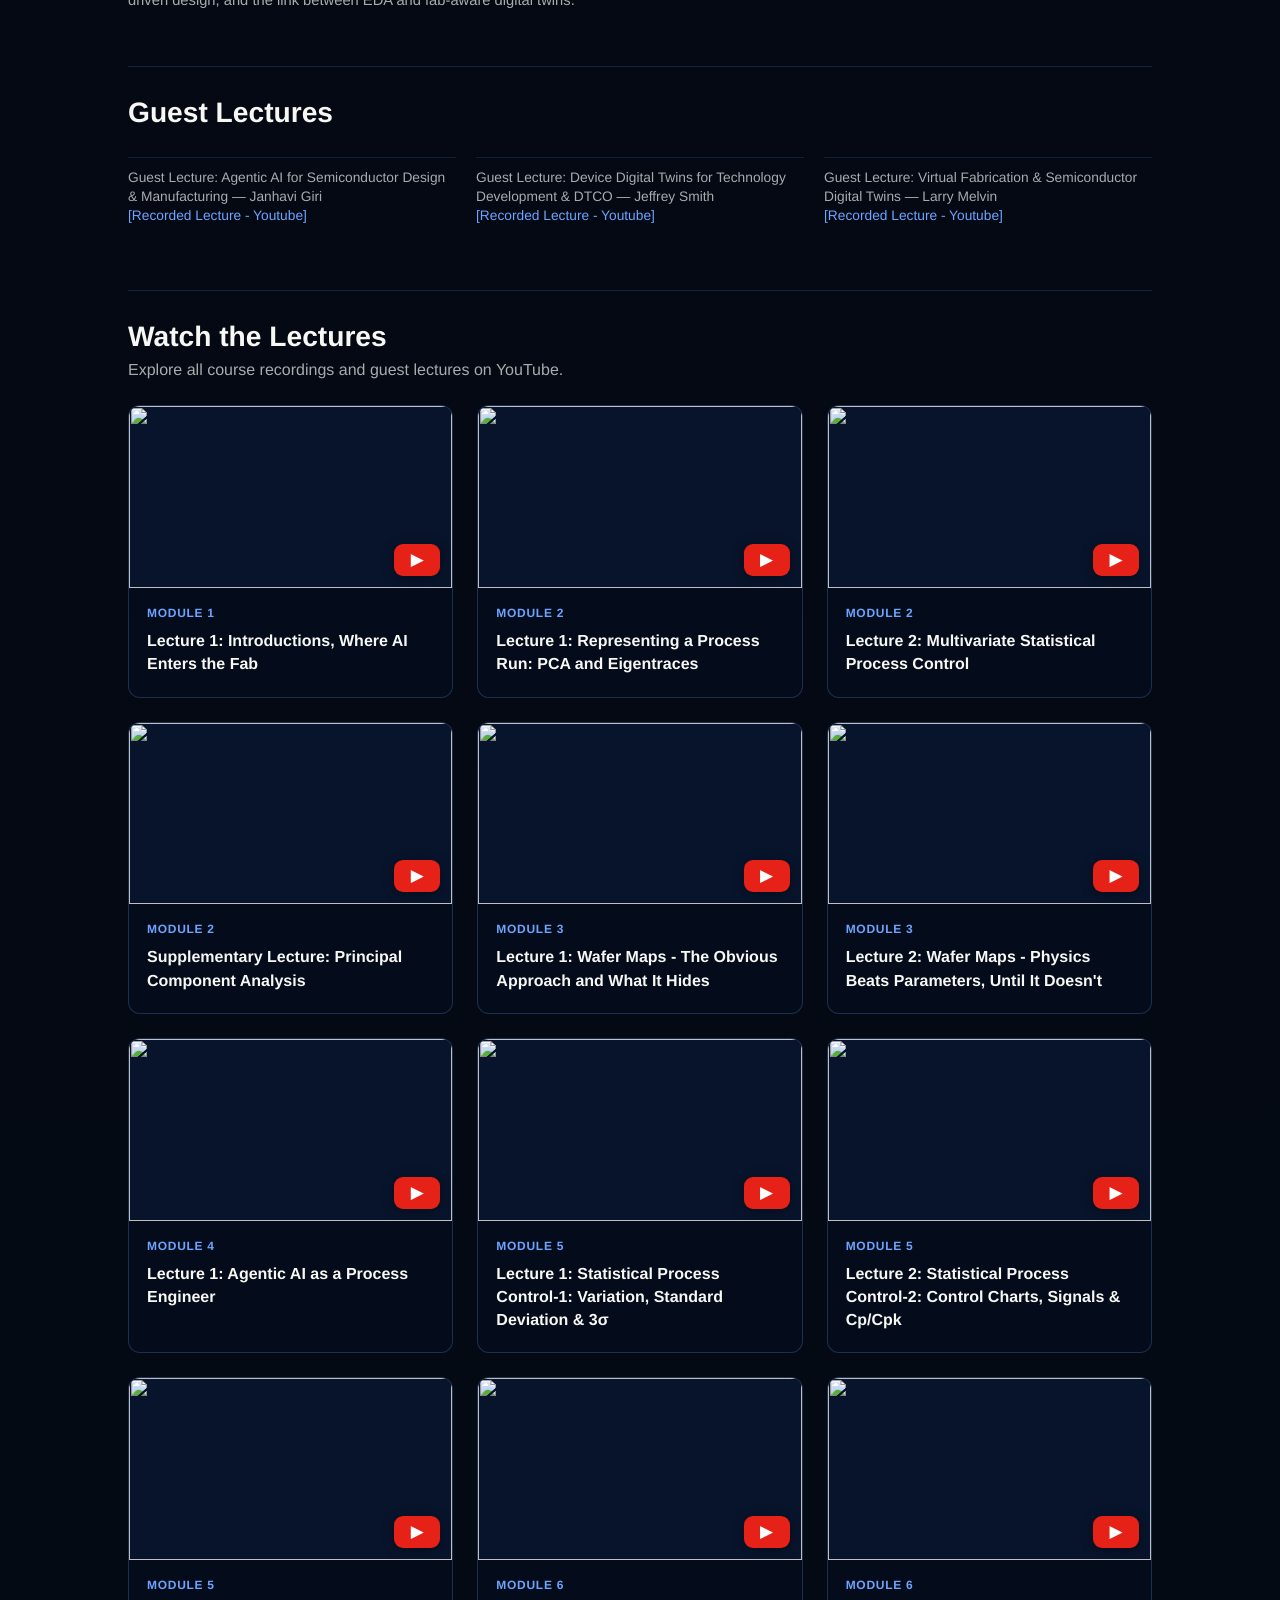
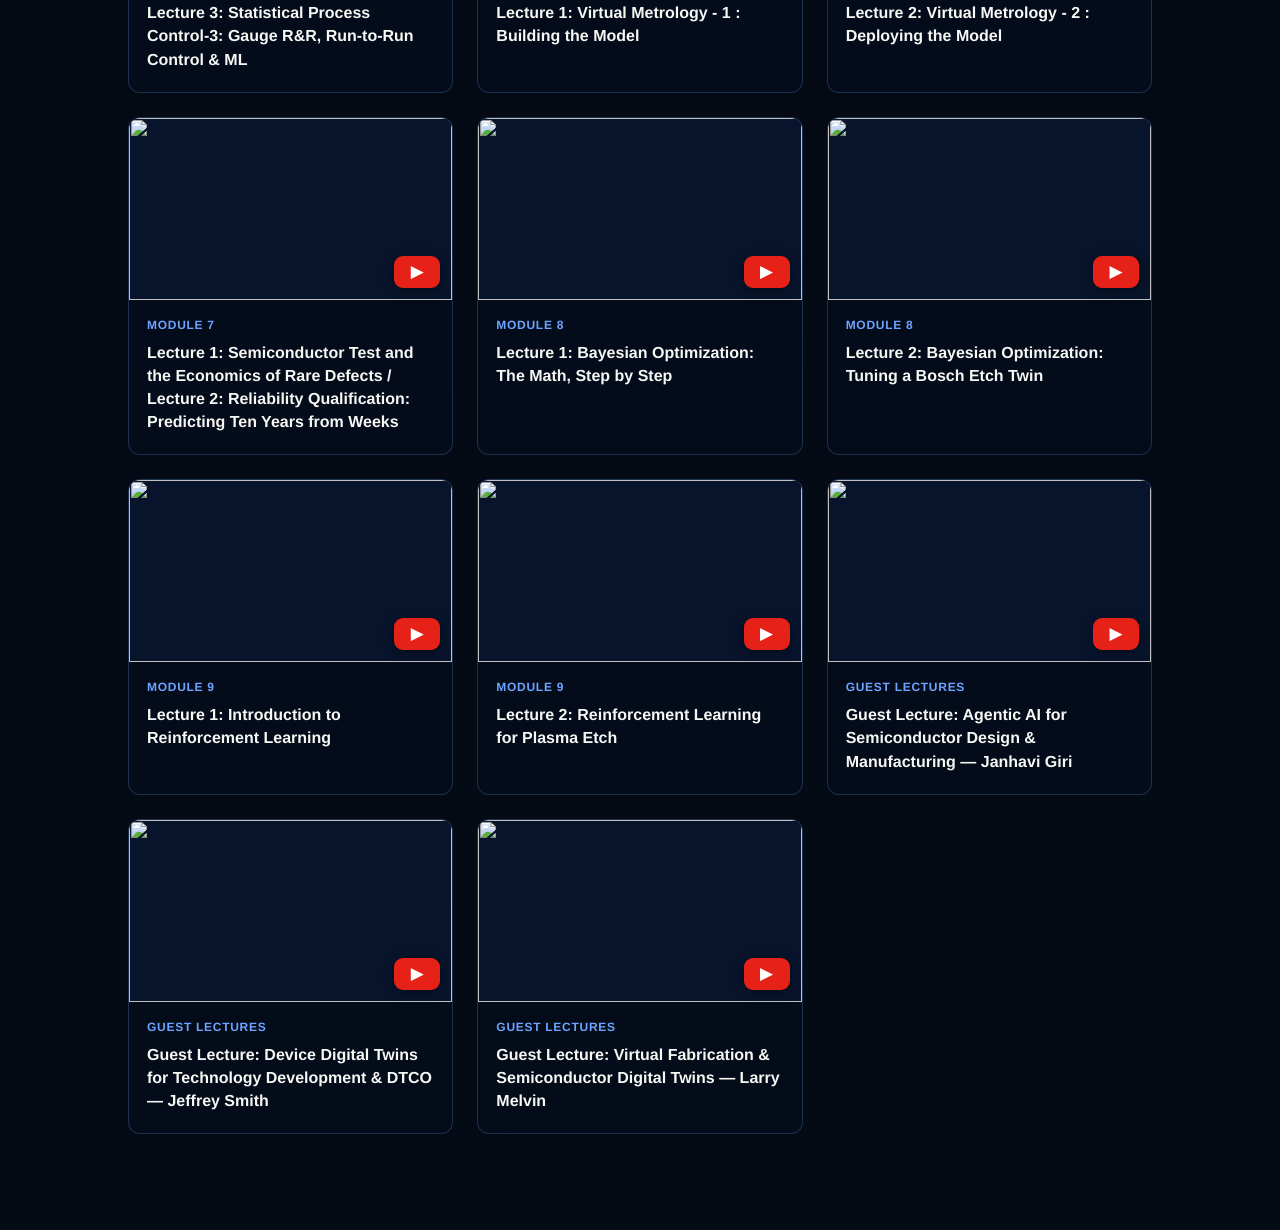
==== commit dfbb8dfe: "Add course lecture thumbnail gallery" ====
--- a/ai-semiconductors-course.html
+++ b/ai-semiconductors-course.html
@@ -15,6 +15,19 @@
 .course-section-tabs a { padding: 10px 18px; border: 1px solid currentColor; border-radius: 6px; text-decoration: none; font-weight: 600; }
 .course-section-tabs a:hover, .course-section-tabs a:focus-visible { background: rgba(105,166,255,.15); }
 .course-anchor { scroll-margin-top: 110px; }
+
+.course-gallery-grid { display:grid; grid-template-columns:repeat(3,minmax(0,1fr)); gap:24px; }
+.course-gallery-card { display:block; overflow:hidden; border:1px solid var(--line); border-radius:12px; background:var(--panel); transition:transform .2s,border-color .2s; }
+.course-gallery-card:hover { transform:translateY(-4px); border-color:var(--blue); }
+.course-gallery-image { position:relative; aspect-ratio:16/9; overflow:hidden; background:var(--panel-2); }
+.course-gallery-image img { display:block; width:100%; height:100%; object-fit:cover; }
+.course-gallery-play { position:absolute; bottom:12px; right:12px; display:grid; place-items:center; width:46px; height:32px; border-radius:9px; background:#e62117; color:white; font-size:17px; box-shadow:0 2px 12px #0006; }
+.course-gallery-copy { padding:16px 18px 20px; }
+.course-gallery-label { color:var(--blue); font-size:.75rem; font-weight:700; letter-spacing:.06em; text-transform:uppercase; }
+.course-gallery-copy h3 { margin:8px 0 0; font-size:1rem; line-height:1.45; }
+@media(max-width:900px) { .course-gallery-grid { grid-template-columns:repeat(2,minmax(0,1fr)); } }
+@media(max-width:560px) { .course-gallery-grid { grid-template-columns:1fr; } }
+@media(prefers-reduced-motion:reduce) { .course-gallery-card { transition:none; } .course-gallery-card:hover { transform:none; } }
 </style></head>
 <body><header class="site-header"><a class="brand" href="research.html"><img class="brand-icon" src="site-icon.png" alt=""><span>Khan Lab</span></a><nav class="nav"><a href="research.html">Research</a><a href="publications.html">Publications</a><a href="people.html">People</a><a class="active" href="ai-semiconductors-course.html">Course:<br>AI4Semi</a><a href="news.html">News</a><a href="teaching.html">Teaching</a><a href="youtube-presentations.html">YouTube</a><a href="sponsors.html">Sponsors</a><a href="join.html">Openings</a><a class="menu-button" href="index.html"><span></span></a></nav></header>
 <main class="ai4semi-page"><h1 class="section-head">Course</h1><h2 class="page-title">AI for Semiconductor Manufacturing (ECE 8803 AI4)</h2>
@@ -30,6 +43,7 @@
   <nav class="course-section-tabs" aria-label="Course sections">
     <a href="#core-modules">Core Modules</a>
     <a href="#guest-lectures">Guest Lectures</a>
+    <a href="#lecture-videos">Watch Lectures</a>
   </nav>
   <div id="core-modules" class="course-anchor">
   <section class="course-section ai4semi-module">
@@ -196,4 +210,89 @@
     <div class="course-video-item"><span>Guest Lecture: Virtual Fabrication &amp; Semiconductor Digital Twins — Larry Melvin</span> <a href="https://www.youtube.com/watch?v=q4OTWybMu-k" target="_blank" rel="noopener">[Recorded Lecture - Youtube]</a></div>
     </div>
   </section>
+  <section class="course-section course-anchor" id="lecture-videos" aria-labelledby="lecture-videos-heading">
+    <div class="course-heading"><div><h2 id="lecture-videos-heading">Watch the Lectures</h2><p>Explore all course recordings and guest lectures on YouTube.</p></div></div>
+    <div class="course-gallery-grid">
+      <a class="course-gallery-card" href="https://www.youtube.com/watch?v=JOOhPoMm58I" target="_blank" rel="noopener">
+        <div class="course-gallery-image"><img src="https://i.ytimg.com/vi/JOOhPoMm58I/hqdefault.jpg" alt="" loading="lazy" width="480" height="360"><span class="course-gallery-play" aria-hidden="true">▶</span></div>
+        <div class="course-gallery-copy"><span class="course-gallery-label">Module 1</span><h3>Lecture 1: Introductions, Where AI Enters the Fab</h3></div>
+      </a>
+      <a class="course-gallery-card" href="https://www.youtube.com/watch?v=PPiW83VcNr4" target="_blank" rel="noopener">
+        <div class="course-gallery-image"><img src="https://i.ytimg.com/vi/PPiW83VcNr4/hqdefault.jpg" alt="" loading="lazy" width="480" height="360"><span class="course-gallery-play" aria-hidden="true">▶</span></div>
+        <div class="course-gallery-copy"><span class="course-gallery-label">Module 2</span><h3>Lecture 1: Representing a Process Run: PCA and Eigentraces</h3></div>
+      </a>
+      <a class="course-gallery-card" href="https://www.youtube.com/watch?v=hQ7OwJ4I4lY" target="_blank" rel="noopener">
+        <div class="course-gallery-image"><img src="https://i.ytimg.com/vi/hQ7OwJ4I4lY/hqdefault.jpg" alt="" loading="lazy" width="480" height="360"><span class="course-gallery-play" aria-hidden="true">▶</span></div>
+        <div class="course-gallery-copy"><span class="course-gallery-label">Module 2</span><h3>Lecture 2: Multivariate Statistical Process Control</h3></div>
+      </a>
+      <a class="course-gallery-card" href="https://www.youtube.com/watch?v=SzLr20tO5Xw" target="_blank" rel="noopener">
+        <div class="course-gallery-image"><img src="https://i.ytimg.com/vi/SzLr20tO5Xw/hqdefault.jpg" alt="" loading="lazy" width="480" height="360"><span class="course-gallery-play" aria-hidden="true">▶</span></div>
+        <div class="course-gallery-copy"><span class="course-gallery-label">Module 2</span><h3>Supplementary Lecture: Principal Component Analysis</h3></div>
+      </a>
+      <a class="course-gallery-card" href="https://www.youtube.com/watch?v=RkKBoTDSqMo" target="_blank" rel="noopener">
+        <div class="course-gallery-image"><img src="https://i.ytimg.com/vi/RkKBoTDSqMo/hqdefault.jpg" alt="" loading="lazy" width="480" height="360"><span class="course-gallery-play" aria-hidden="true">▶</span></div>
+        <div class="course-gallery-copy"><span class="course-gallery-label">Module 3</span><h3>Lecture 1: Wafer Maps - The Obvious Approach and What It Hides</h3></div>
+      </a>
+      <a class="course-gallery-card" href="https://www.youtube.com/watch?v=MGIivR9fLi0" target="_blank" rel="noopener">
+        <div class="course-gallery-image"><img src="https://i.ytimg.com/vi/MGIivR9fLi0/hqdefault.jpg" alt="" loading="lazy" width="480" height="360"><span class="course-gallery-play" aria-hidden="true">▶</span></div>
+        <div class="course-gallery-copy"><span class="course-gallery-label">Module 3</span><h3>Lecture 2: Wafer Maps - Physics Beats Parameters, Until It Doesn&#x27;t</h3></div>
+      </a>
+      <a class="course-gallery-card" href="https://www.youtube.com/watch?v=6y_GPVSIaXc" target="_blank" rel="noopener">
+        <div class="course-gallery-image"><img src="https://i.ytimg.com/vi/6y_GPVSIaXc/hqdefault.jpg" alt="" loading="lazy" width="480" height="360"><span class="course-gallery-play" aria-hidden="true">▶</span></div>
+        <div class="course-gallery-copy"><span class="course-gallery-label">Module 4</span><h3>Lecture 1: Agentic AI as a Process Engineer</h3></div>
+      </a>
+      <a class="course-gallery-card" href="https://www.youtube.com/watch?v=bEJIw0AVJGs" target="_blank" rel="noopener">
+        <div class="course-gallery-image"><img src="https://i.ytimg.com/vi/bEJIw0AVJGs/hqdefault.jpg" alt="" loading="lazy" width="480" height="360"><span class="course-gallery-play" aria-hidden="true">▶</span></div>
+        <div class="course-gallery-copy"><span class="course-gallery-label">Module 5</span><h3>Lecture 1: Statistical Process Control-1: Variation, Standard Deviation &amp; 3σ</h3></div>
+      </a>
+      <a class="course-gallery-card" href="https://www.youtube.com/watch?v=7_OmGV7jj-w" target="_blank" rel="noopener">
+        <div class="course-gallery-image"><img src="https://i.ytimg.com/vi/7_OmGV7jj-w/hqdefault.jpg" alt="" loading="lazy" width="480" height="360"><span class="course-gallery-play" aria-hidden="true">▶</span></div>
+        <div class="course-gallery-copy"><span class="course-gallery-label">Module 5</span><h3>Lecture 2: Statistical Process Control-2: Control Charts, Signals &amp; Cp/Cpk</h3></div>
+      </a>
+      <a class="course-gallery-card" href="https://www.youtube.com/watch?v=hFFVMgFW5Z8" target="_blank" rel="noopener">
+        <div class="course-gallery-image"><img src="https://i.ytimg.com/vi/hFFVMgFW5Z8/hqdefault.jpg" alt="" loading="lazy" width="480" height="360"><span class="course-gallery-play" aria-hidden="true">▶</span></div>
+        <div class="course-gallery-copy"><span class="course-gallery-label">Module 5</span><h3>Lecture 3: Statistical Process Control-3: Gauge R&amp;R, Run-to-Run Control &amp; ML</h3></div>
+      </a>
+      <a class="course-gallery-card" href="https://www.youtube.com/watch?v=6NjmH7vF35g" target="_blank" rel="noopener">
+        <div class="course-gallery-image"><img src="https://i.ytimg.com/vi/6NjmH7vF35g/hqdefault.jpg" alt="" loading="lazy" width="480" height="360"><span class="course-gallery-play" aria-hidden="true">▶</span></div>
+        <div class="course-gallery-copy"><span class="course-gallery-label">Module 6</span><h3>Lecture 1: Virtual Metrology - 1 : Building the Model</h3></div>
+      </a>
+      <a class="course-gallery-card" href="https://www.youtube.com/watch?v=7njFQWGkS0o" target="_blank" rel="noopener">
+        <div class="course-gallery-image"><img src="https://i.ytimg.com/vi/7njFQWGkS0o/hqdefault.jpg" alt="" loading="lazy" width="480" height="360"><span class="course-gallery-play" aria-hidden="true">▶</span></div>
+        <div class="course-gallery-copy"><span class="course-gallery-label">Module 6</span><h3>Lecture 2: Virtual Metrology - 2 : Deploying the Model</h3></div>
+      </a>
+      <a class="course-gallery-card" href="https://www.youtube.com/watch?v=KU-o4EsNvy8" target="_blank" rel="noopener">
+        <div class="course-gallery-image"><img src="https://i.ytimg.com/vi/KU-o4EsNvy8/hqdefault.jpg" alt="" loading="lazy" width="480" height="360"><span class="course-gallery-play" aria-hidden="true">▶</span></div>
+        <div class="course-gallery-copy"><span class="course-gallery-label">Module 7</span><h3>Lecture 1: Semiconductor Test and the Economics of Rare Defects / Lecture 2: Reliability Qualification: Predicting Ten Years from Weeks</h3></div>
+      </a>
+      <a class="course-gallery-card" href="https://www.youtube.com/watch?v=_BrftzwYME0" target="_blank" rel="noopener">
+        <div class="course-gallery-image"><img src="https://i.ytimg.com/vi/_BrftzwYME0/hqdefault.jpg" alt="" loading="lazy" width="480" height="360"><span class="course-gallery-play" aria-hidden="true">▶</span></div>
+        <div class="course-gallery-copy"><span class="course-gallery-label">Module 8</span><h3>Lecture 1: Bayesian Optimization: The Math, Step by Step</h3></div>
+      </a>
+      <a class="course-gallery-card" href="https://www.youtube.com/watch?v=l94TW8JXImk" target="_blank" rel="noopener">
+        <div class="course-gallery-image"><img src="https://i.ytimg.com/vi/l94TW8JXImk/hqdefault.jpg" alt="" loading="lazy" width="480" height="360"><span class="course-gallery-play" aria-hidden="true">▶</span></div>
+        <div class="course-gallery-copy"><span class="course-gallery-label">Module 8</span><h3>Lecture 2: Bayesian Optimization: Tuning a Bosch Etch Twin</h3></div>
+      </a>
+      <a class="course-gallery-card" href="https://www.youtube.com/watch?v=wOGombCNyHc" target="_blank" rel="noopener">
+        <div class="course-gallery-image"><img src="https://i.ytimg.com/vi/wOGombCNyHc/hqdefault.jpg" alt="" loading="lazy" width="480" height="360"><span class="course-gallery-play" aria-hidden="true">▶</span></div>
+        <div class="course-gallery-copy"><span class="course-gallery-label">Module 9</span><h3>Lecture 1: Introduction to Reinforcement Learning</h3></div>
+      </a>
+      <a class="course-gallery-card" href="https://www.youtube.com/watch?v=sMMWReaTTvY" target="_blank" rel="noopener">
+        <div class="course-gallery-image"><img src="https://i.ytimg.com/vi/sMMWReaTTvY/hqdefault.jpg" alt="" loading="lazy" width="480" height="360"><span class="course-gallery-play" aria-hidden="true">▶</span></div>
+        <div class="course-gallery-copy"><span class="course-gallery-label">Module 9</span><h3>Lecture 2: Reinforcement Learning for Plasma Etch</h3></div>
+      </a>
+      <a class="course-gallery-card" href="https://www.youtube.com/watch?v=4lkfk-ttChU" target="_blank" rel="noopener">
+        <div class="course-gallery-image"><img src="https://i.ytimg.com/vi/4lkfk-ttChU/hqdefault.jpg" alt="" loading="lazy" width="480" height="360"><span class="course-gallery-play" aria-hidden="true">▶</span></div>
+        <div class="course-gallery-copy"><span class="course-gallery-label">Guest Lectures</span><h3>Guest Lecture: Agentic AI for Semiconductor Design &amp; Manufacturing — Janhavi Giri</h3></div>
+      </a>
+      <a class="course-gallery-card" href="https://www.youtube.com/watch?v=_P1u8Lq8Di8" target="_blank" rel="noopener">
+        <div class="course-gallery-image"><img src="https://i.ytimg.com/vi/_P1u8Lq8Di8/hqdefault.jpg" alt="" loading="lazy" width="480" height="360"><span class="course-gallery-play" aria-hidden="true">▶</span></div>
+        <div class="course-gallery-copy"><span class="course-gallery-label">Guest Lectures</span><h3>Guest Lecture: Device Digital Twins for Technology Development &amp; DTCO — Jeffrey Smith</h3></div>
+      </a>
+      <a class="course-gallery-card" href="https://www.youtube.com/watch?v=q4OTWybMu-k" target="_blank" rel="noopener">
+        <div class="course-gallery-image"><img src="https://i.ytimg.com/vi/q4OTWybMu-k/hqdefault.jpg" alt="" loading="lazy" width="480" height="360"><span class="course-gallery-play" aria-hidden="true">▶</span></div>
+        <div class="course-gallery-copy"><span class="course-gallery-label">Guest Lectures</span><h3>Guest Lecture: Virtual Fabrication &amp; Semiconductor Digital Twins — Larry Melvin</h3></div>
+      </a>
+    </div>
+  </section>
 </main></body></html>
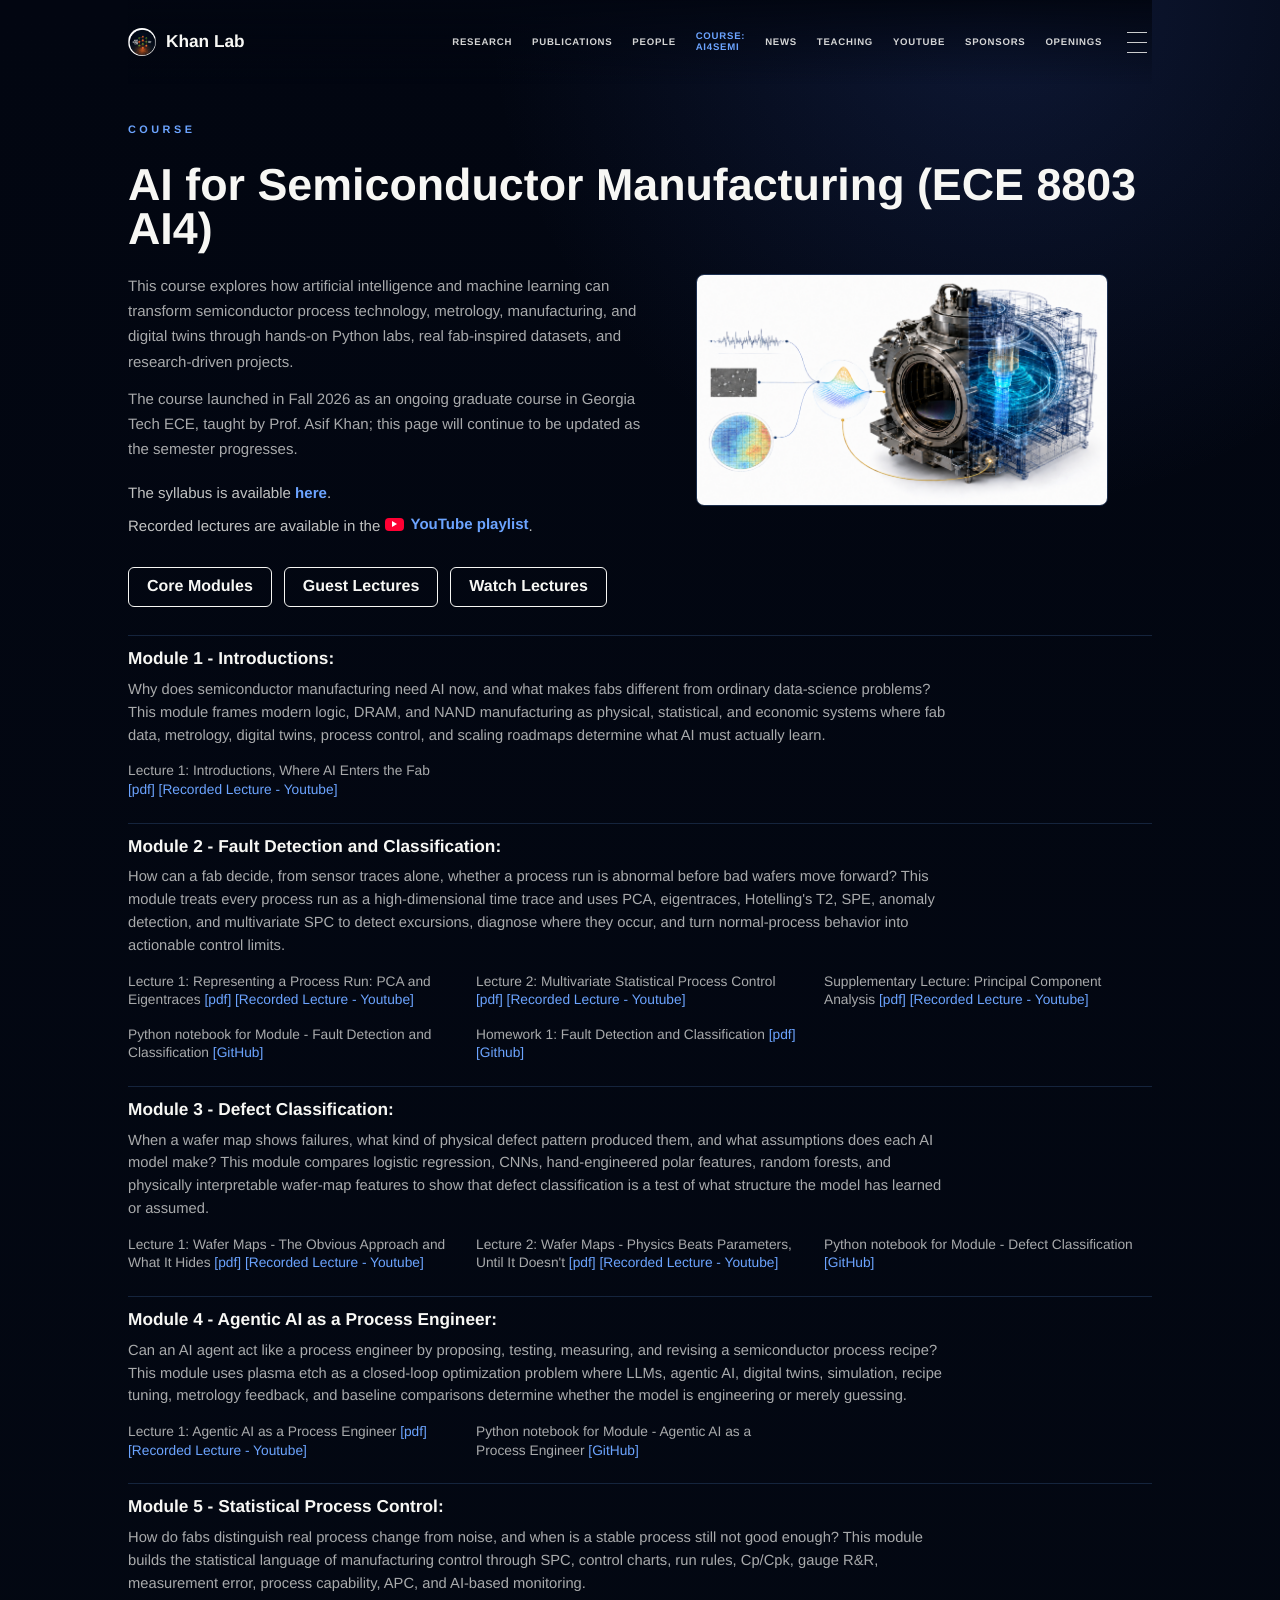
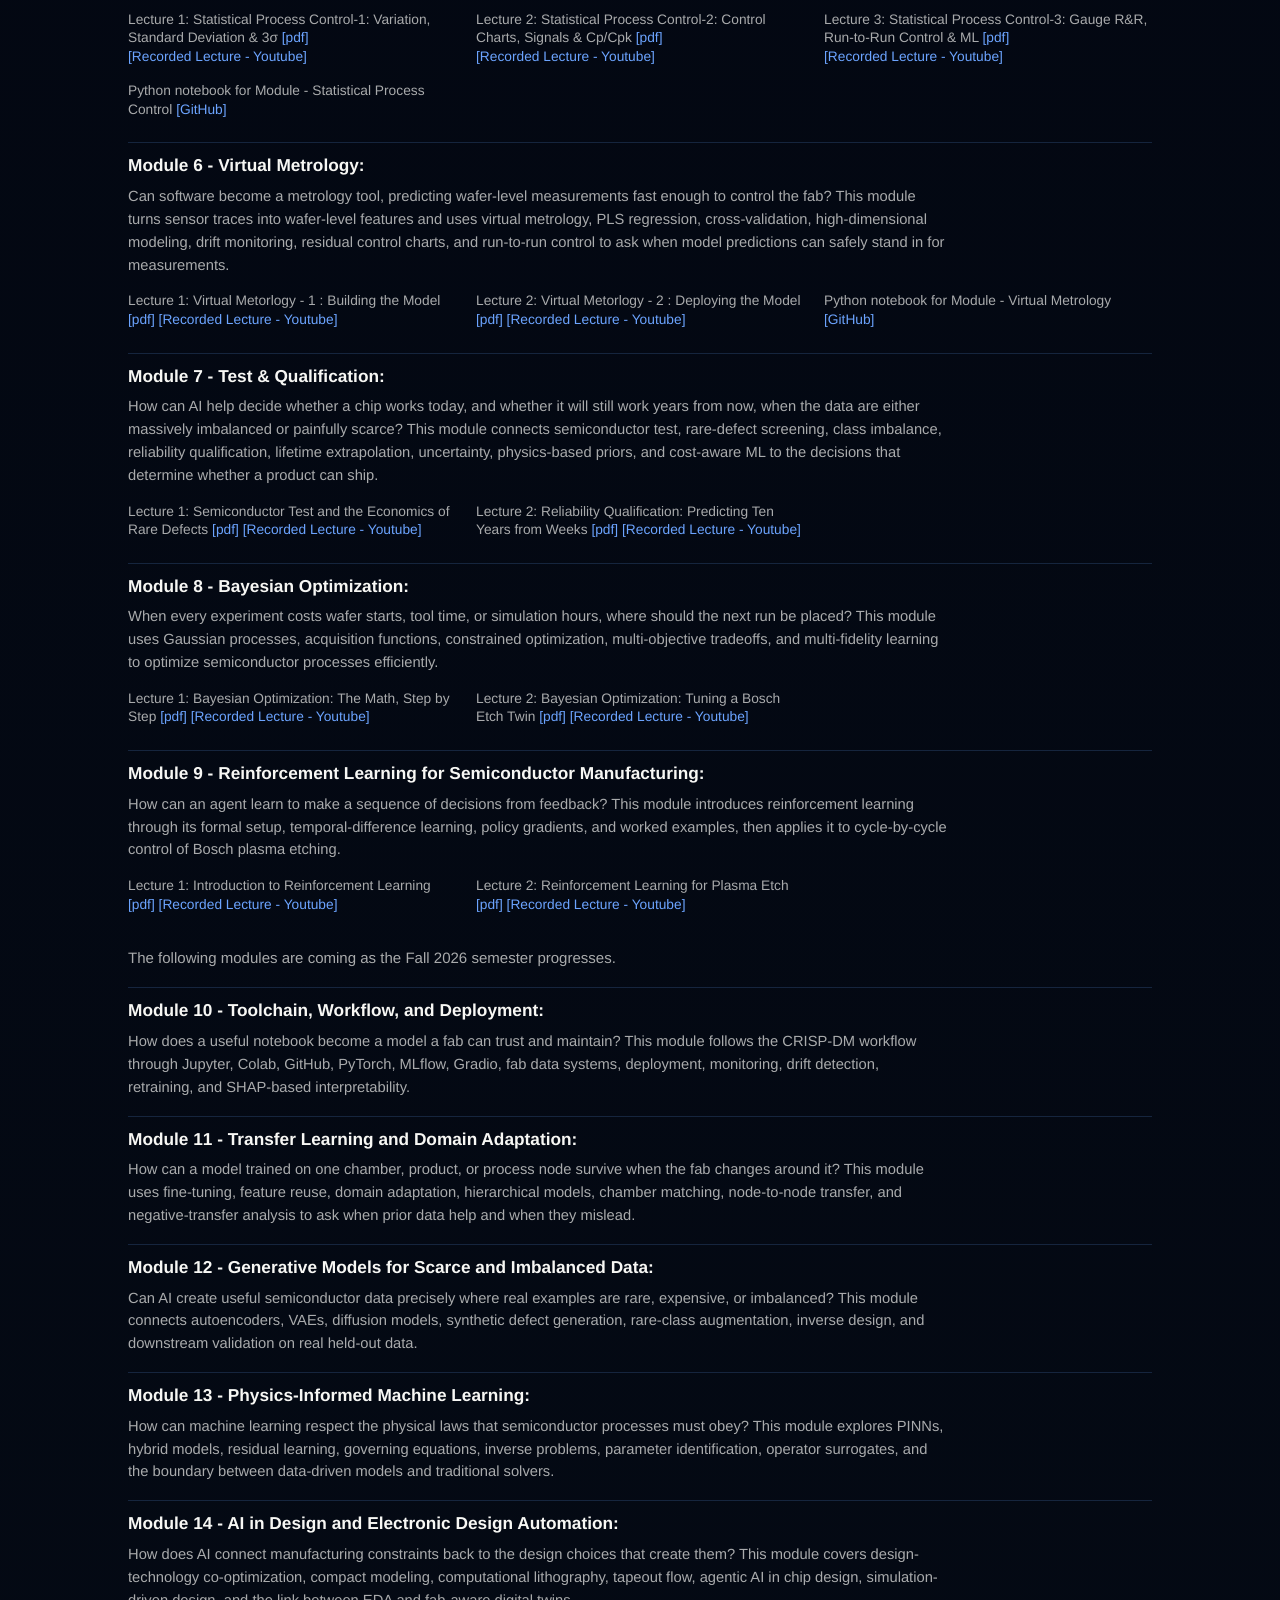
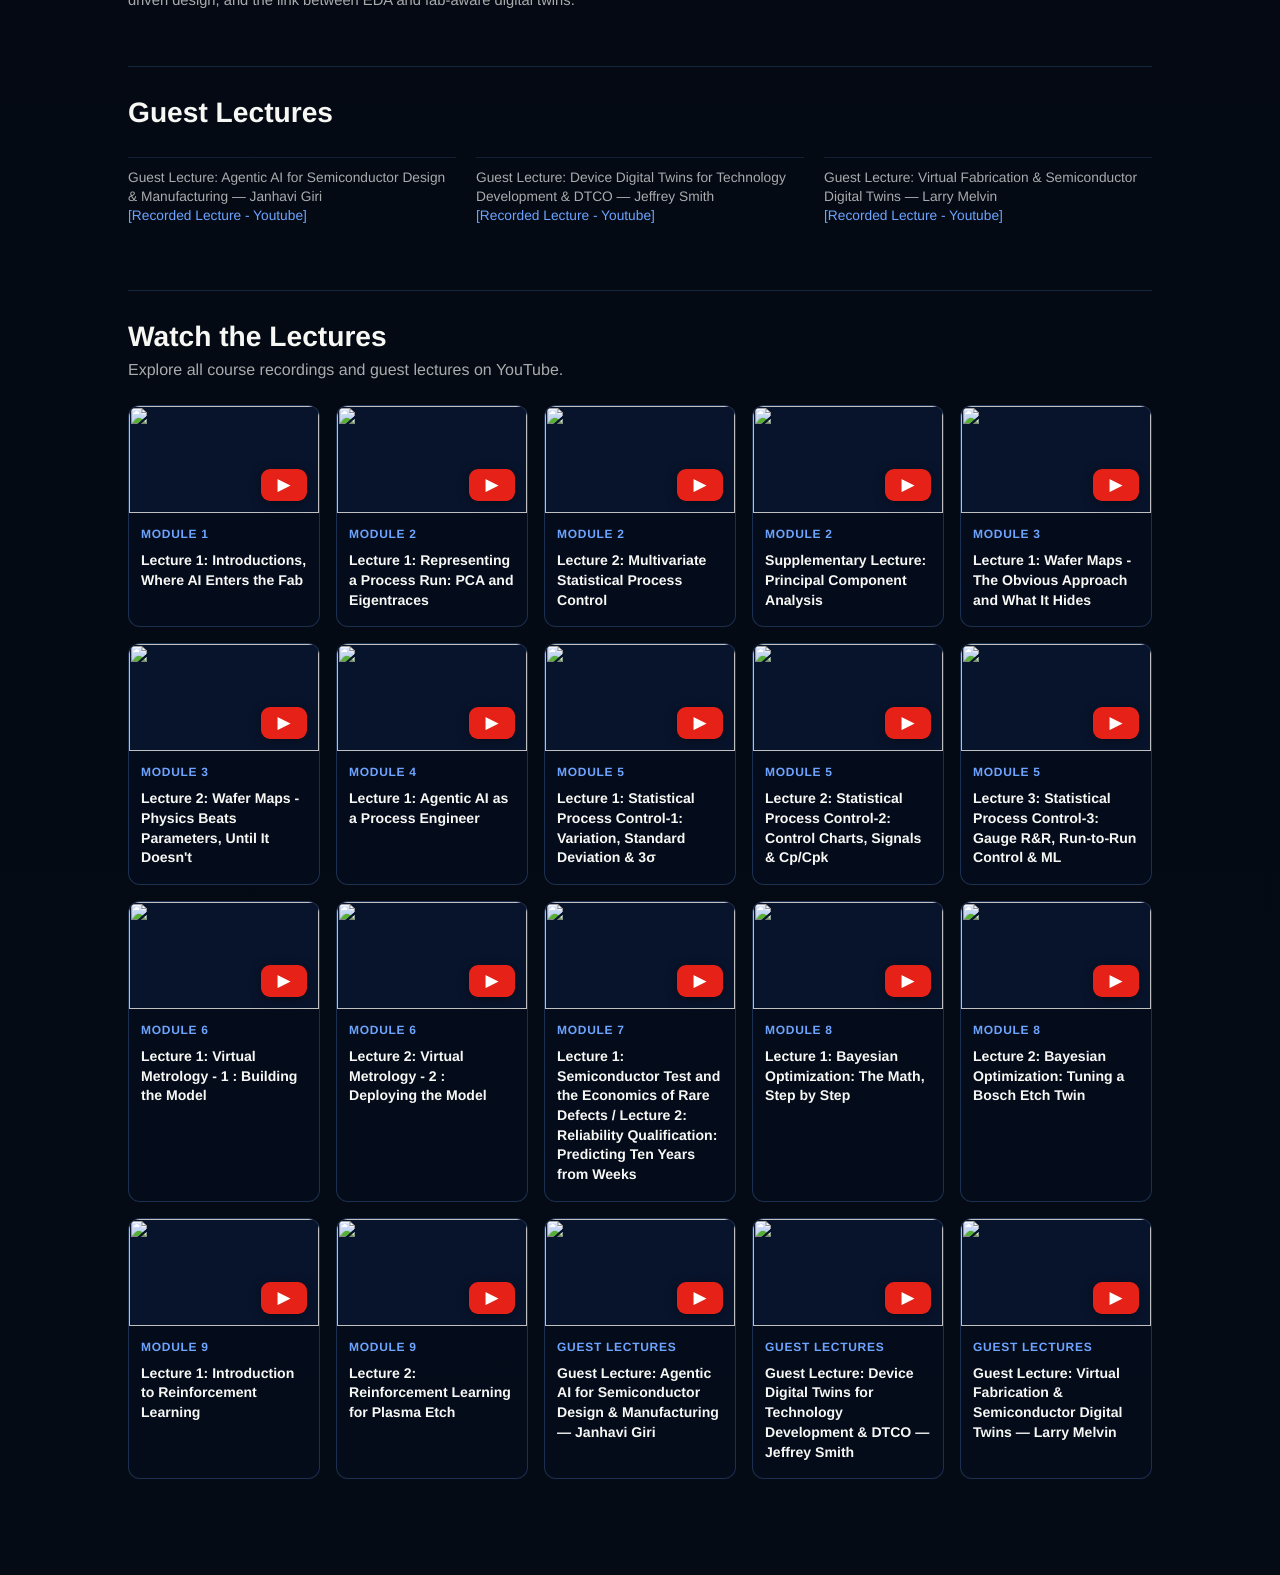
==== commit a783d976: "Compact lecture gallery and refresh syllabus URL" ====
--- a/ai-semiconductors-course.html
+++ b/ai-semiconductors-course.html
@@ -16,16 +16,17 @@
 .course-section-tabs a:hover, .course-section-tabs a:focus-visible { background: rgba(105,166,255,.15); }
 .course-anchor { scroll-margin-top: 110px; }
 
-.course-gallery-grid { display:grid; grid-template-columns:repeat(3,minmax(0,1fr)); gap:24px; }
+.course-gallery-grid { display:grid; grid-template-columns:repeat(5,minmax(0,1fr)); gap:16px; }
 .course-gallery-card { display:block; overflow:hidden; border:1px solid var(--line); border-radius:12px; background:var(--panel); transition:transform .2s,border-color .2s; }
 .course-gallery-card:hover { transform:translateY(-4px); border-color:var(--blue); }
 .course-gallery-image { position:relative; aspect-ratio:16/9; overflow:hidden; background:var(--panel-2); }
 .course-gallery-image img { display:block; width:100%; height:100%; object-fit:cover; }
 .course-gallery-play { position:absolute; bottom:12px; right:12px; display:grid; place-items:center; width:46px; height:32px; border-radius:9px; background:#e62117; color:white; font-size:17px; box-shadow:0 2px 12px #0006; }
-.course-gallery-copy { padding:16px 18px 20px; }
+.course-gallery-copy { padding:12px 12px 16px; }
 .course-gallery-label { color:var(--blue); font-size:.75rem; font-weight:700; letter-spacing:.06em; text-transform:uppercase; }
-.course-gallery-copy h3 { margin:8px 0 0; font-size:1rem; line-height:1.45; }
-@media(max-width:900px) { .course-gallery-grid { grid-template-columns:repeat(2,minmax(0,1fr)); } }
+.course-gallery-copy h3 { margin:8px 0 0; font-size:.88rem; line-height:1.4; }
+@media(max-width:1100px) { .course-gallery-grid { grid-template-columns:repeat(3,minmax(0,1fr)); } }
+@media(max-width:760px) { .course-gallery-grid { grid-template-columns:repeat(2,minmax(0,1fr)); } }
 @media(max-width:560px) { .course-gallery-grid { grid-template-columns:1fr; } }
 @media(prefers-reduced-motion:reduce) { .course-gallery-card { transition:none; } .course-gallery-card:hover { transform:none; } }
 </style></head>
@@ -36,7 +37,7 @@
     <p>This course explores how artificial intelligence and machine learning can transform semiconductor process technology, metrology, manufacturing, and digital twins through hands-on Python labs, real fab-inspired datasets, and research-driven projects.</p>
     <p>The course launched in Fall 2026 as an ongoing graduate course in Georgia Tech ECE, taught by Prof. Asif Khan; this page will continue to be updated as the semester progresses.</p>
     <div class="course-resource-links">
-      <p>The syllabus is available <a href="AI4Semi/Khan_AI4Semiconductor_Fall_2026_syllabus.pdf" target="_blank" rel="noopener">here</a>.</p>
+      <p>The syllabus is available <a href="AI4Semi/AI4Semi_GeorgiaTech_2026.pdf" target="_blank" rel="noopener">here</a>.</p>
       <p>Recorded lectures are available in the <a class="youtube-resource" href="https://www.youtube.com/watch?v=JOOhPoMm58I&amp;list=PLF-ca21MPQt4" target="_blank" rel="noopener"><span class="youtube-icon" aria-hidden="true"></span>YouTube playlist</a>.</p>
     </div>
   </section>
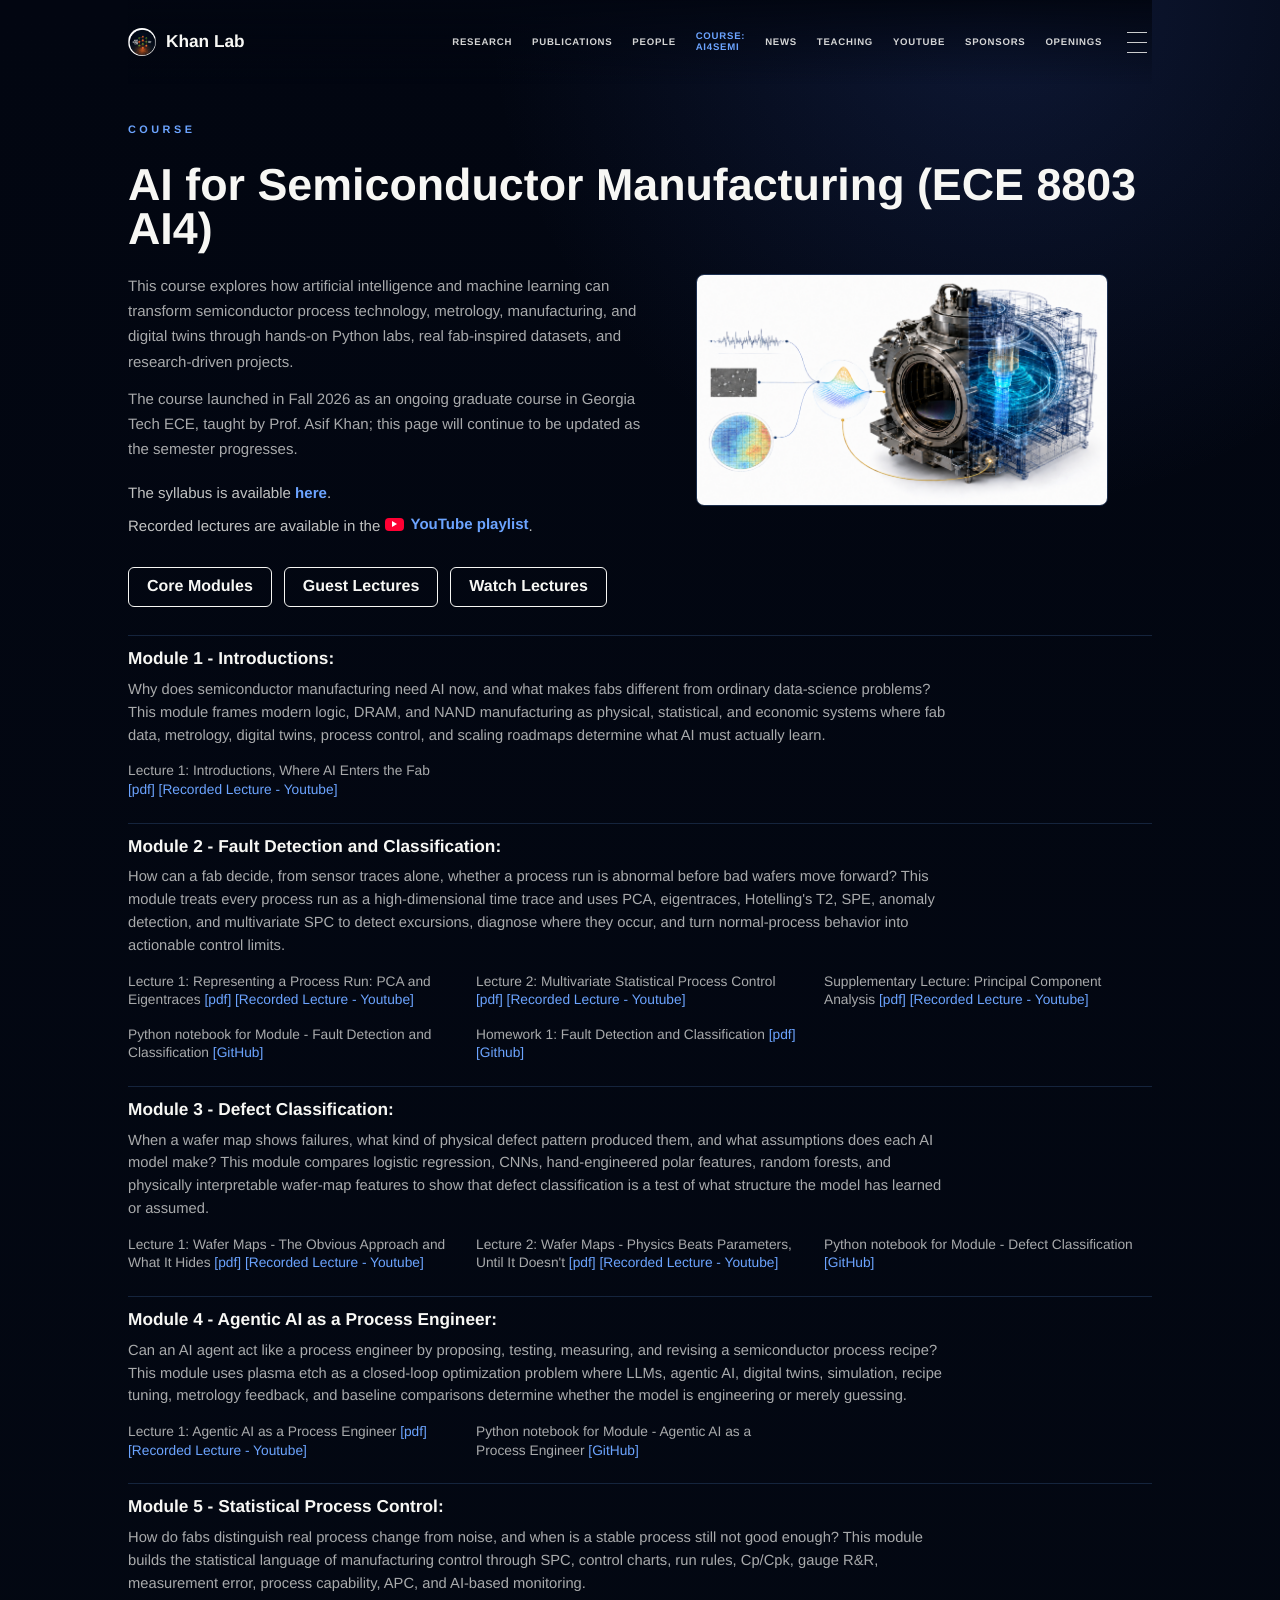
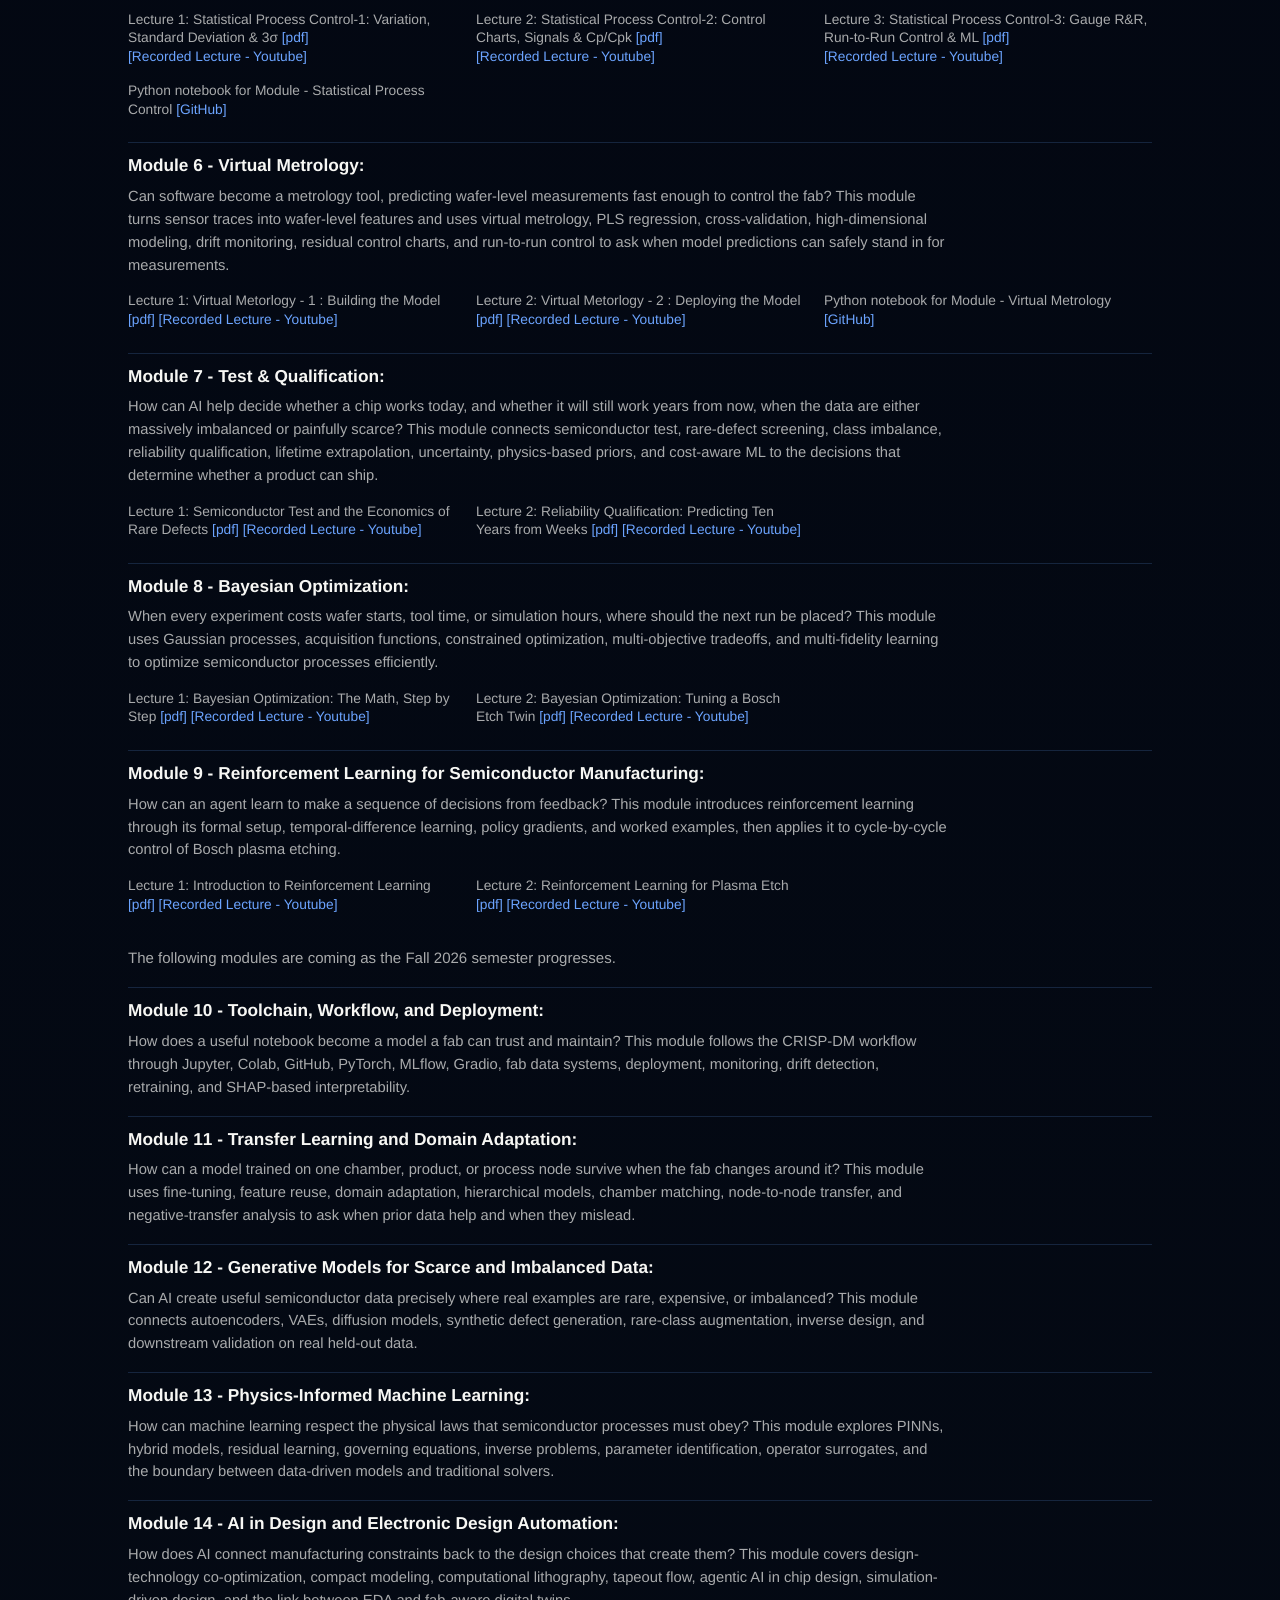
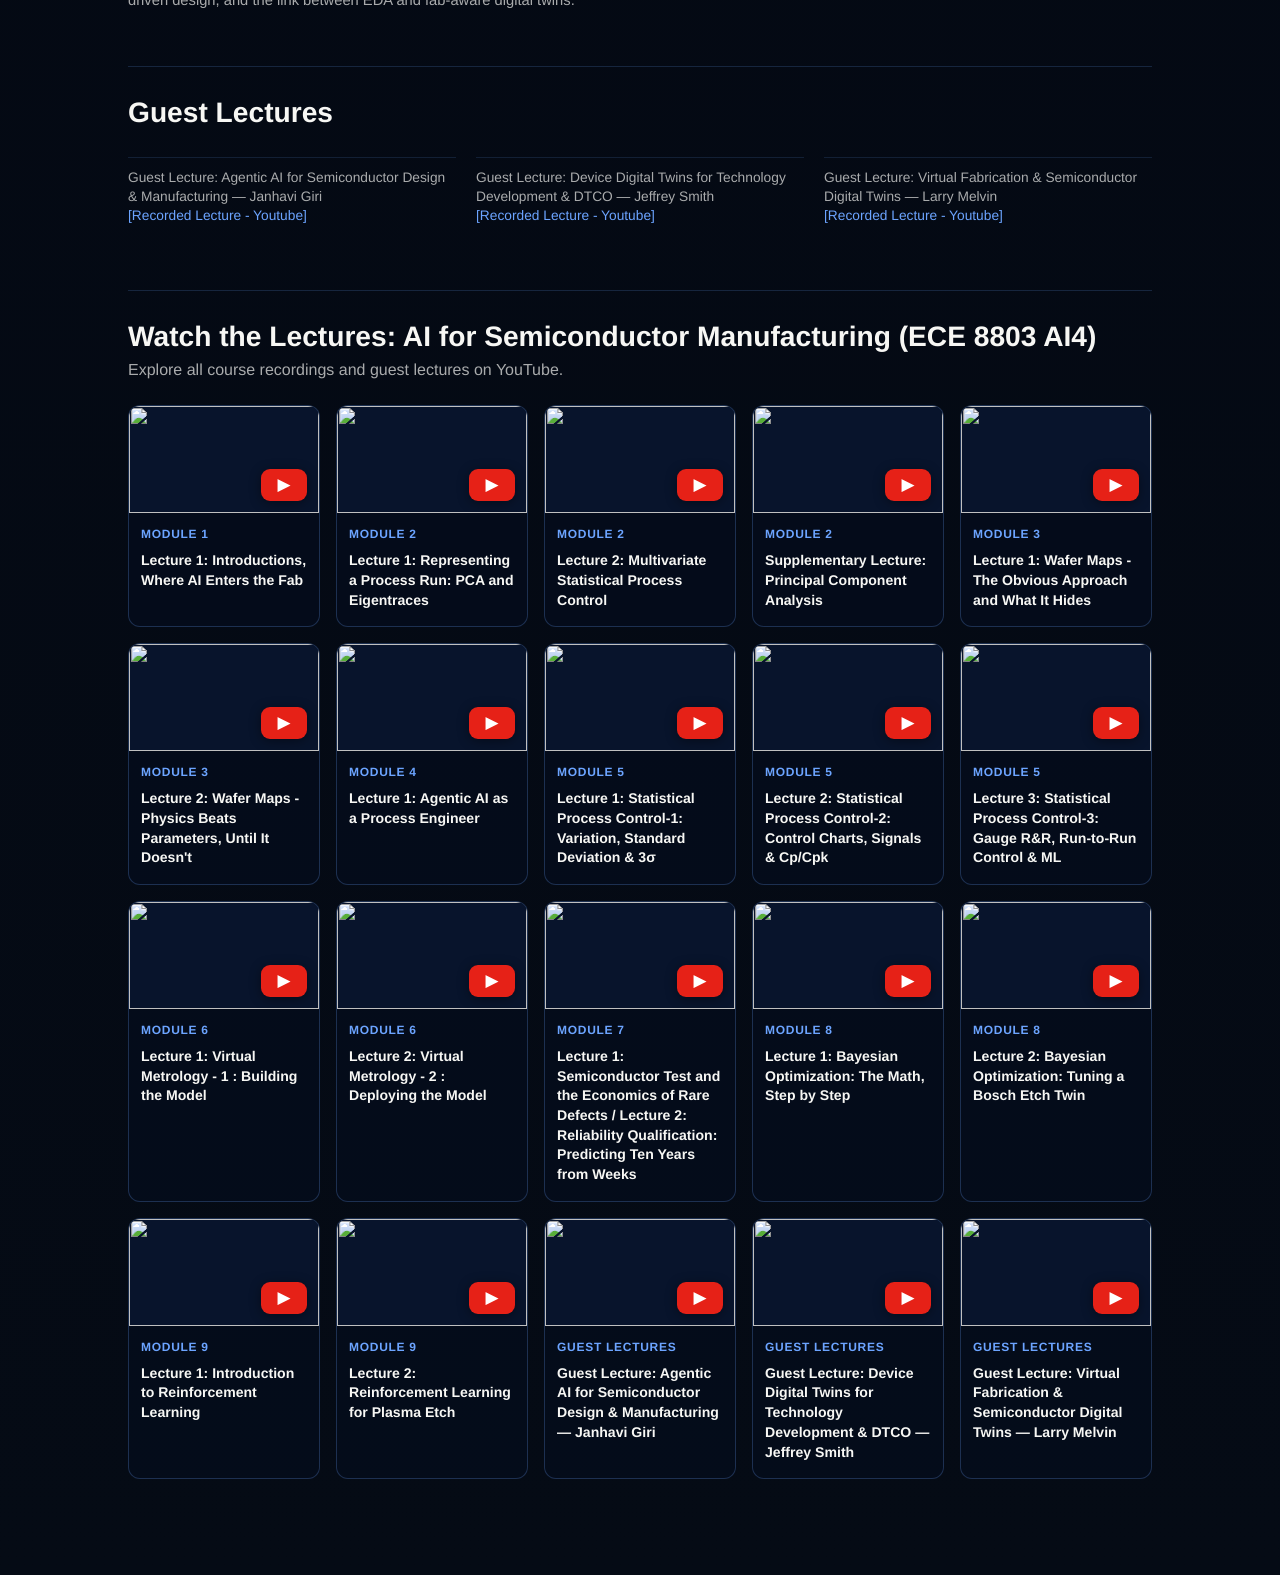
==== commit a8731920: "Add course name to lecture gallery heading" ====
--- a/ai-semiconductors-course.html
+++ b/ai-semiconductors-course.html
@@ -37,7 +37,7 @@
     <p>This course explores how artificial intelligence and machine learning can transform semiconductor process technology, metrology, manufacturing, and digital twins through hands-on Python labs, real fab-inspired datasets, and research-driven projects.</p>
     <p>The course launched in Fall 2026 as an ongoing graduate course in Georgia Tech ECE, taught by Prof. Asif Khan; this page will continue to be updated as the semester progresses.</p>
     <div class="course-resource-links">
-      <p>The syllabus is available <a href="AI4Semi/AI4Semi_GeorgiaTech_2026.pdf" target="_blank" rel="noopener">here</a>.</p>
+      <p>The syllabus is available <a href="AI4Semi/AI4Semi_GeorgiaTech_2026.pdf?v=8d74030323da" target="_blank" rel="noopener">here</a>.</p>
       <p>Recorded lectures are available in the <a class="youtube-resource" href="https://www.youtube.com/watch?v=JOOhPoMm58I&amp;list=PLF-ca21MPQt4" target="_blank" rel="noopener"><span class="youtube-icon" aria-hidden="true"></span>YouTube playlist</a>.</p>
     </div>
   </section>
@@ -212,7 +212,7 @@
     </div>
   </section>
   <section class="course-section course-anchor" id="lecture-videos" aria-labelledby="lecture-videos-heading">
-    <div class="course-heading"><div><h2 id="lecture-videos-heading">Watch the Lectures</h2><p>Explore all course recordings and guest lectures on YouTube.</p></div></div>
+    <div class="course-heading"><div><h2 id="lecture-videos-heading">Watch the Lectures: AI for Semiconductor Manufacturing (ECE 8803 AI4)</h2><p>Explore all course recordings and guest lectures on YouTube.</p></div></div>
     <div class="course-gallery-grid">
       <a class="course-gallery-card" href="https://www.youtube.com/watch?v=JOOhPoMm58I" target="_blank" rel="noopener">
         <div class="course-gallery-image"><img src="https://i.ytimg.com/vi/JOOhPoMm58I/hqdefault.jpg" alt="" loading="lazy" width="480" height="360"><span class="course-gallery-play" aria-hidden="true">▶</span></div>
